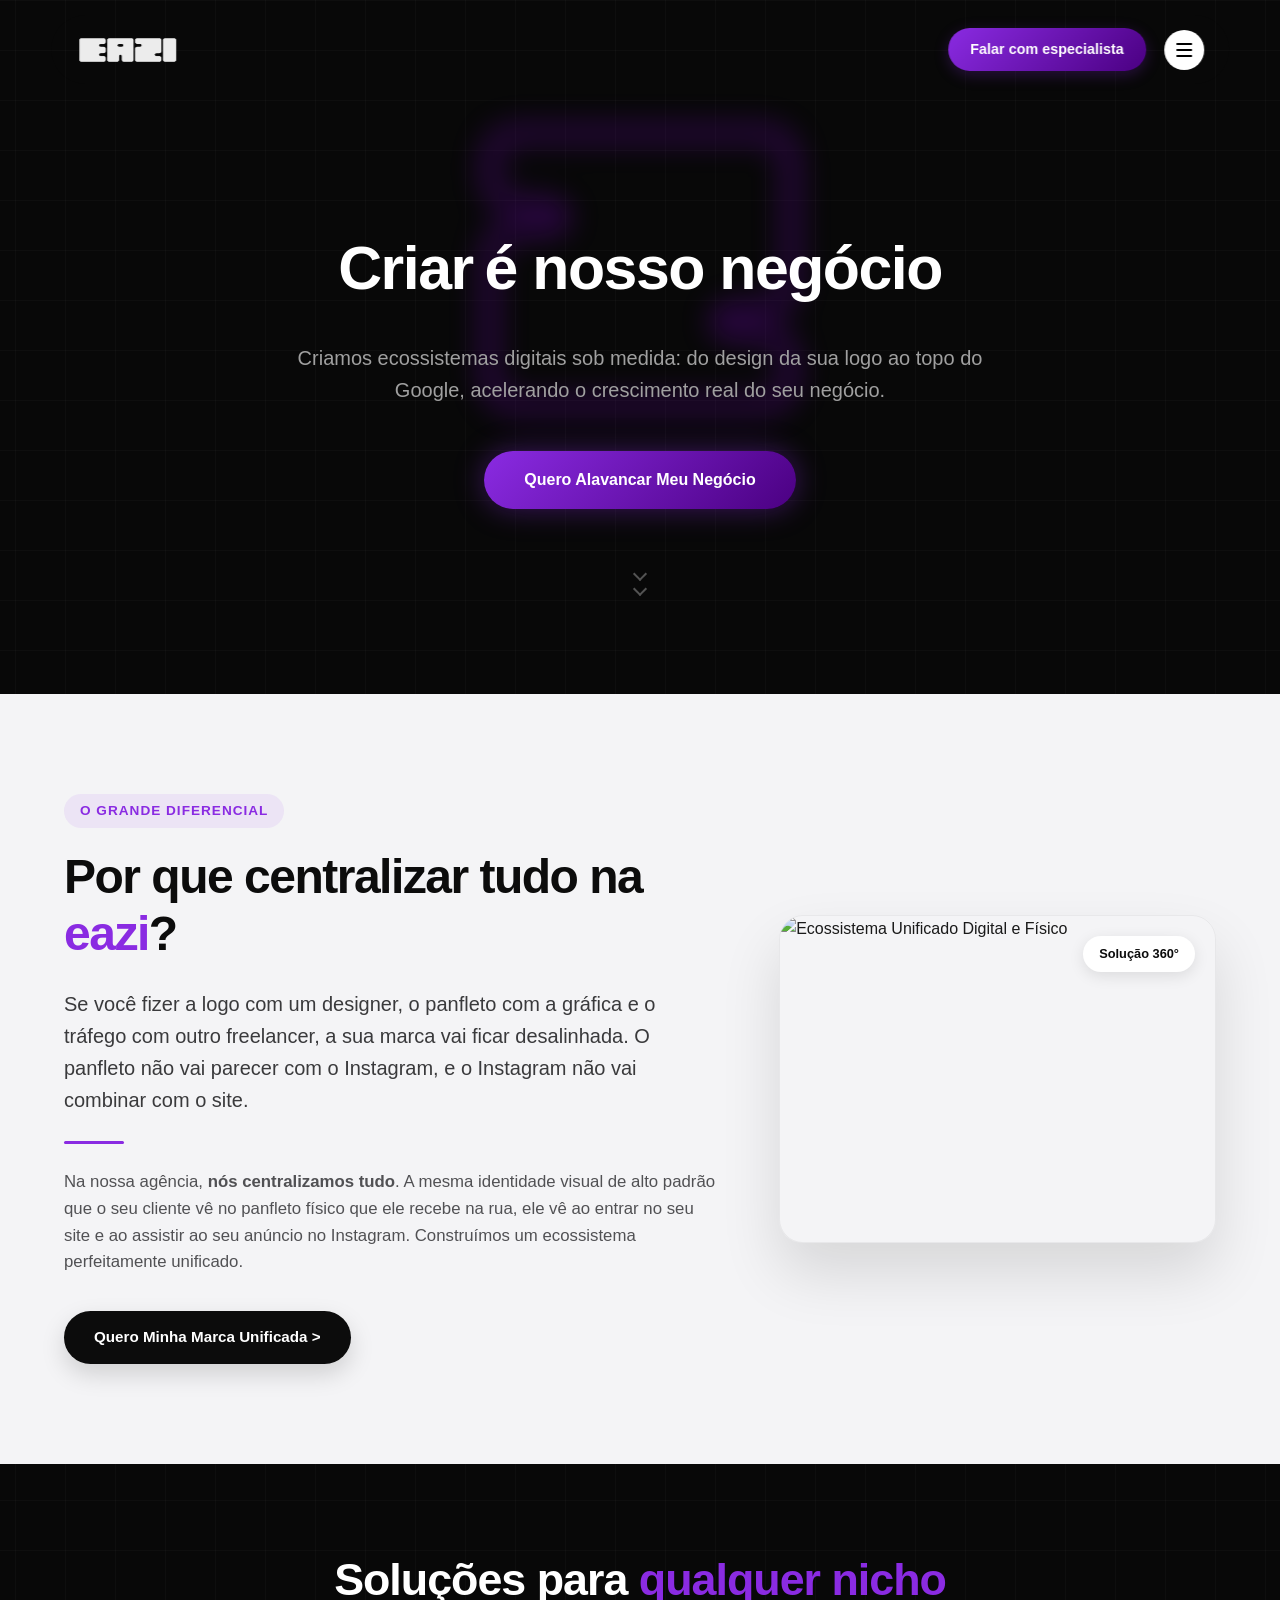
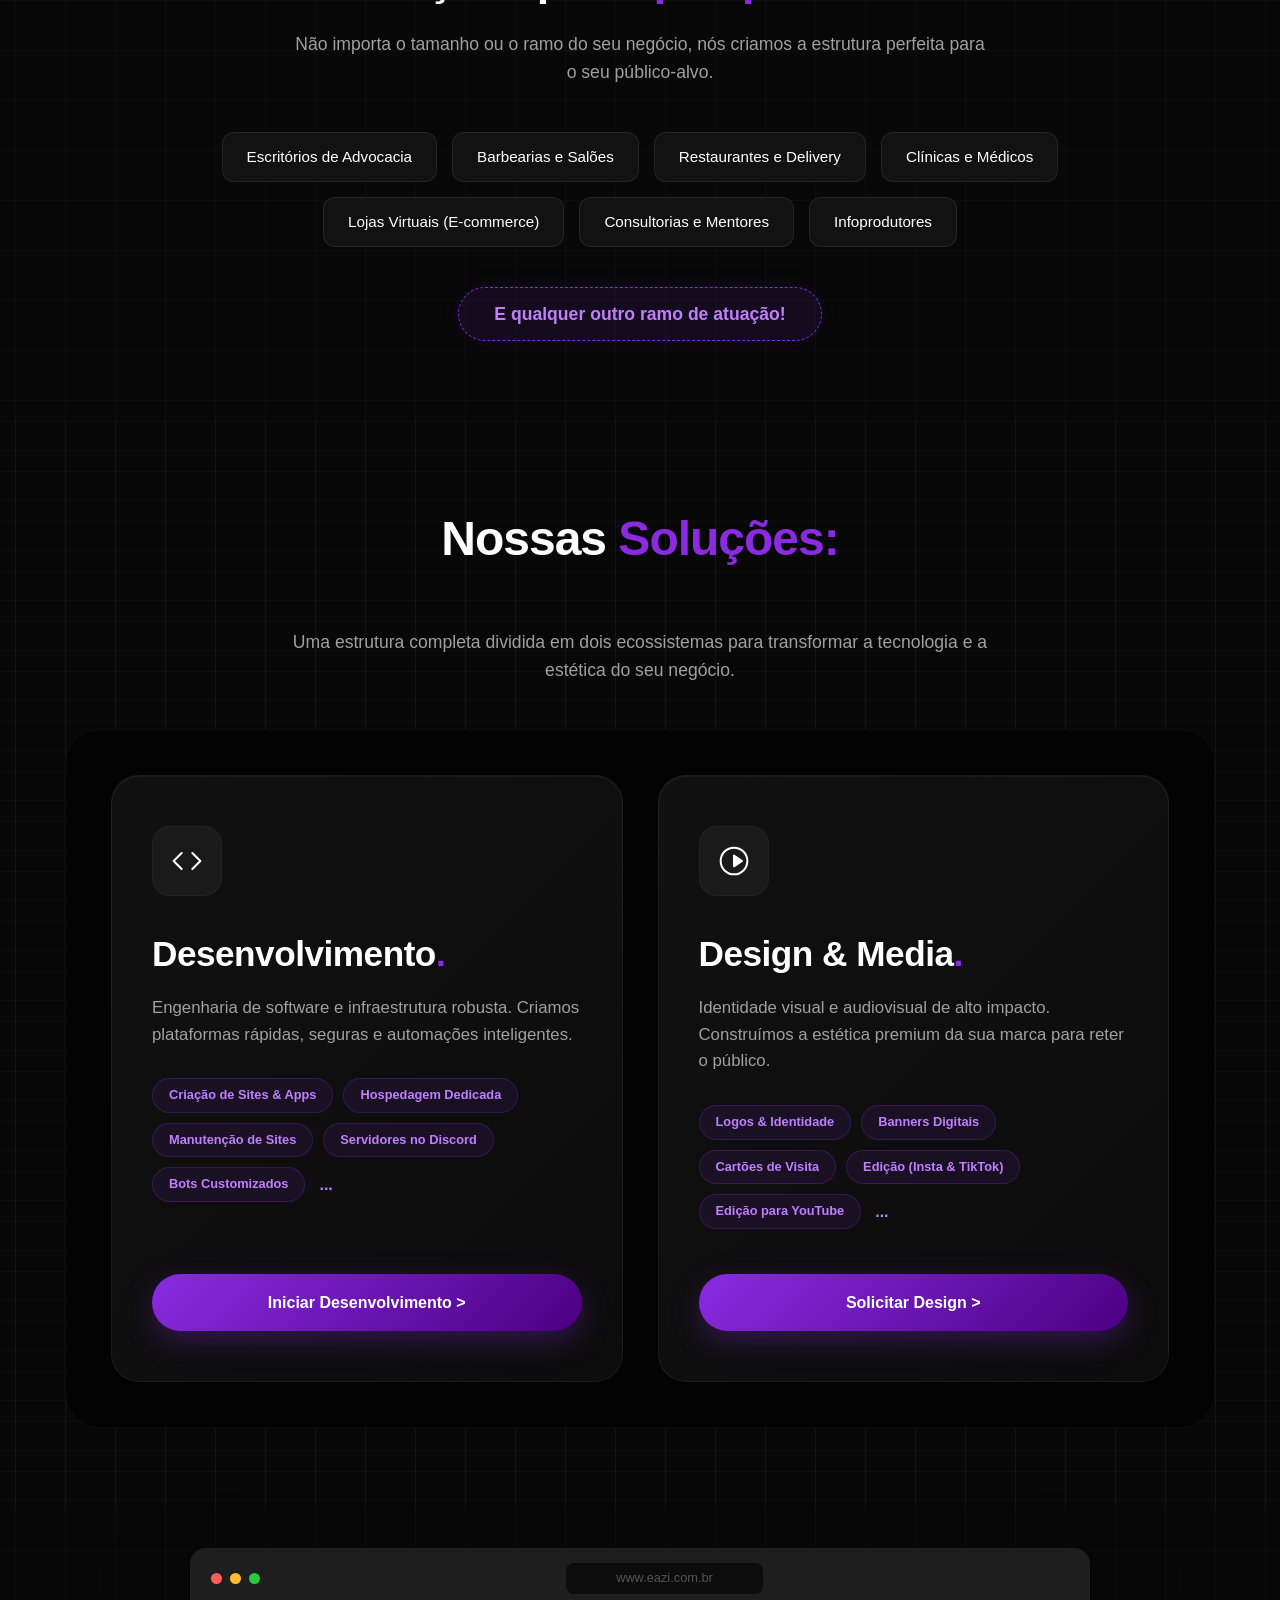
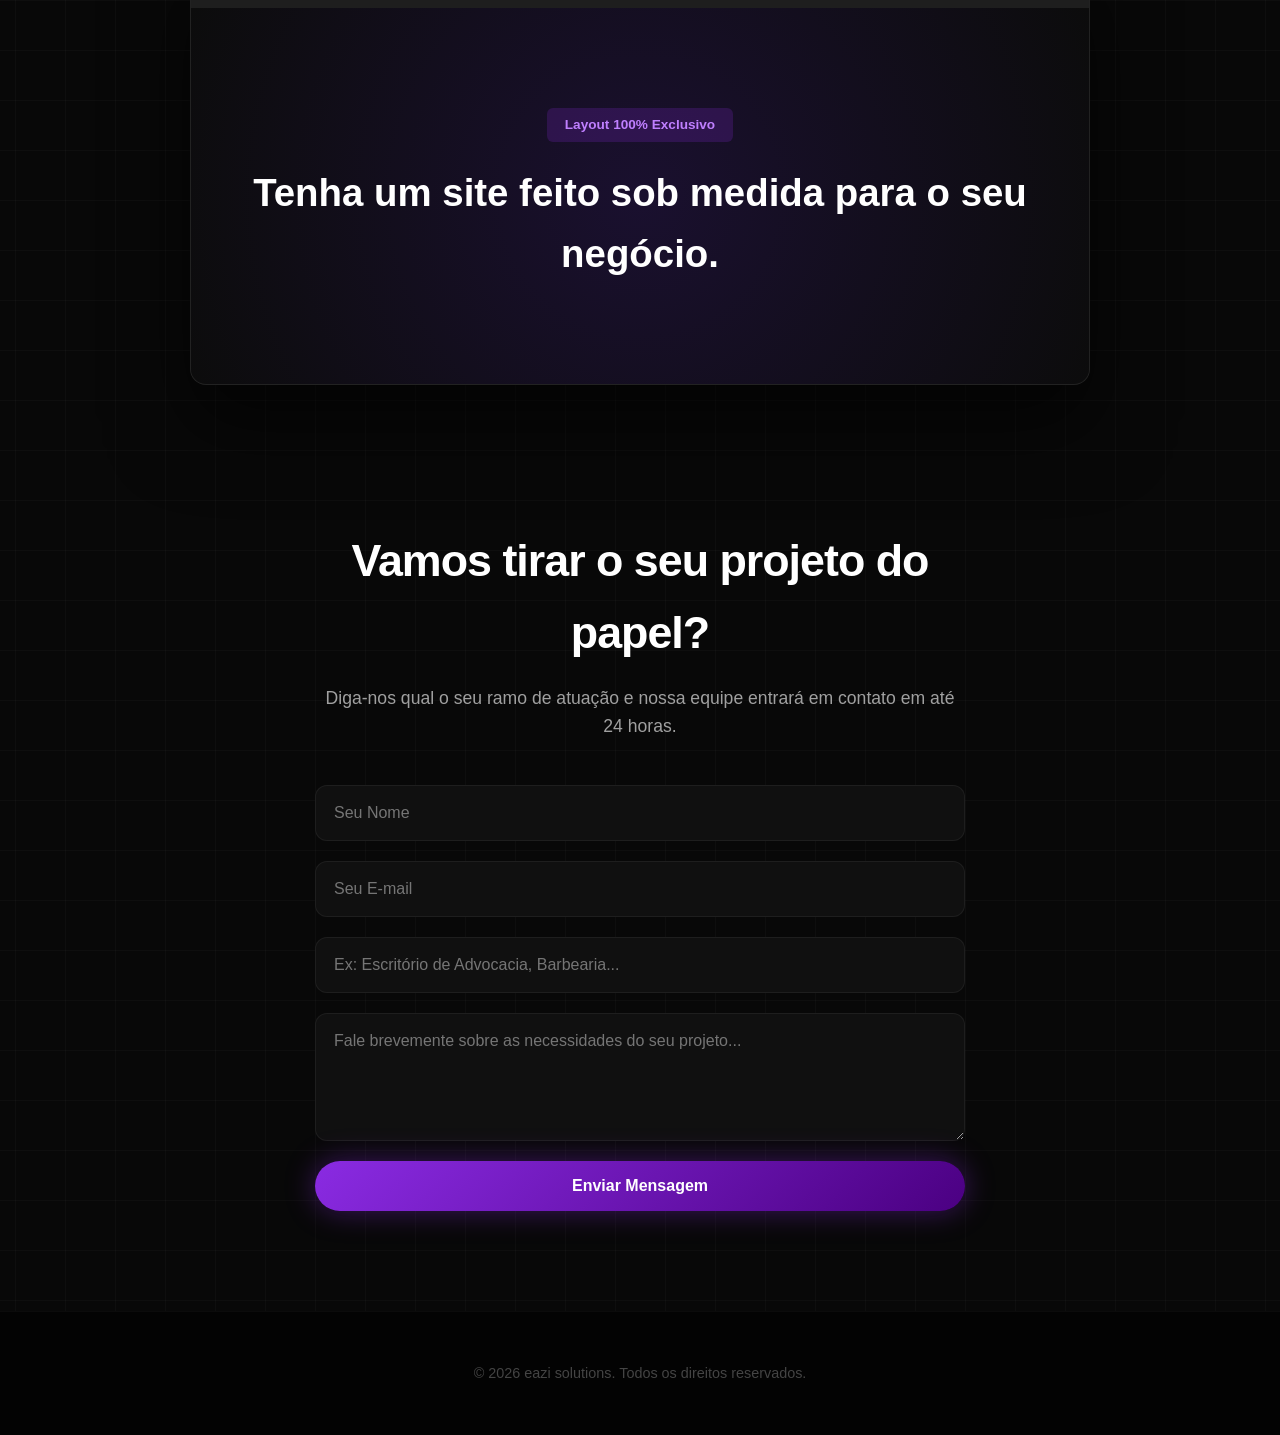
==== index.html @ 6027192c "Add files via upload" ====
<!DOCTYPE html>
<html lang="pt-BR">
<head>
    <meta charset="UTF-8">
    <meta name="viewport" content="width=device-width, initial-scale=1.0">
    <title>eazi | Soluções Digitais Premium</title>

    <link rel="icon" type="image/png" href="assets/images/eazi logo 2.png">

    <link rel="stylesheet" href="css/style.css">
</head>
<body class="grid-bg">

    <!-- O Header começa vazio e o JavaScript "puxa" o conteúdo do header.html dinamicamente -->
    <header class="navbar" id="navbar"></header>

    <section id="inicio" class="hero">
        <div class="container hero-content">
            <div class="u-glow-container">
                <img src="assets/images/eazi logo 4.png" alt="eazi glow" class="z-glow-shape">
                <h1 class="hero-title">
                    <span class="txt-fade" id="dynamic-text">Criar</span> é nosso negócio
                </h1>
            </div>
            <p>Criamos ecossistemas digitais sob medida: do design da sua logo ao topo do Google, acelerando o crescimento real do seu negócio.</p>
            <a href="#contato" class="btn-hero-glow">Quero Alavancar Meu Negócio</a>
            
            <div class="scroll-arrow">
                <span></span>
                <span></span>
            </div>
        </div>
    </section>

    <section id="por-que-nos-escolher" class="why-choose-us">
        <div class="container why-container">
            
            <div class="why-content">
                <span class="why-tag">O Grande Diferencial</span>
                <h2>Por que centralizar tudo na <span>eazi</span>?</h2>
                
                <p class="why-lead-text">
                    Se você fizer a logo com um designer, o panfleto com a gráfica e o tráfego com outro freelancer, a sua marca vai ficar desalinhada. O panfleto não vai parecer com o Instagram, e o Instagram não vai combinar com o site.
                </p>
                
                <div class="why-divider"></div>
                
                <p class="why-body-text">
                    Na nossa agência, <strong>nós centralizamos tudo</strong>. A mesma identidade visual de alto padrão que o seu cliente vê no panfleto físico que ele recebe na rua, ele vê ao entrar no seu site e ao assistir ao seu anúncio no Instagram. Construímos um ecossistema perfeitamente unificado.
                </p>
                
                <a href="#contato" class="btn-why-dark">Quero Minha Marca Unificada &gt;</a>
            </div>

            <div class="why-visual">
                <div class="visual-card-wrapper">
                    <img src="https://images.unsplash.com/photo-1460925895917-afdab827c52f?auto=format&fit=crop&w=600&q=80" alt="Ecossistema Unificado Digital e Físico">
                    <div class="visual-badge">Solução 360°</div>
                </div>
            </div>

        </div>
    </section>

    <section id="segmentos" class="segments text-center">
        <div class="container">
            <h2>Soluções para <span>qualquer nicho</span></h2>
            <p class="section-desc">Não importa o tamanho ou o ramo do seu negócio, nós criamos a estrutura perfeita para o seu público-alvo.</p>
            
            <div class="segments-tags">
                <span class="tag-branch">Escritórios de Advocacia</span>
                <span class="tag-branch">Barbearias e Salões</span>
                <span class="tag-branch">Restaurantes e Delivery</span>
                <span class="tag-branch">Clínicas e Médicos</span>
                <span class="tag-branch">Lojas Virtuais (E-commerce)</span>
                <span class="tag-branch">Consultorias e Mentores</span>
                <span class="tag-branch">Infoprodutores</span>
            </div>
            
            <div class="any-branch-badge">E qualquer outro ramo de atuação!</div>
        </div>
    </section>

    <!-- Seção de Serviços Premium eazi (Full-Service) -->
    <section id="servicos" class="services grid-bg">
        <div class="container">
            <h2 class="section-title-premium">Nossas <span>Soluções:</span></h2>
            <p class="section-desc text-center">Uma estrutura completa dividida em dois ecossistemas para transformar a tecnologia e a estética do seu negócio.</p>
            
            <!-- Grande Moldura Escura Arredondada -->
            <div class="services-wrapper-frame">
                
                <!-- Bloco 1: Engenharia & Desenvolvimento -->
                <div class="premium-card">
                    <div class="premium-icon-box">
                        <svg viewBox="0 0 24 24" fill="none" stroke="#ffffff" stroke-width="1.5" stroke-linecap="round" stroke-linejoin="round">
                            <polyline points="16 18 22 12 16 6"></polyline>
                            <polyline points="8 6 2 12 8 18"></polyline>
                        </svg>
                    </div>
                    <h3>Desenvolvimento<span class="dot-orange">.</span></h3>
                    <p>Engenharia de software e infraestrutura robusta. Criamos plataformas rápidas, seguras e automações inteligentes.</p>
                    
                    <div class="premium-tags">
                        <span class="p-tag">Criação de Sites & Apps</span>
                        <span class="p-tag">Hospedagem Dedicada</span>
                        <span class="p-tag">Manutenção de Sites</span>
                        <span class="p-tag">Servidores no Discord</span>
                        <span class="p-tag">Bots Customizados</span>
                        <span class="p-tag-dots">...</span>
                    </div>
                    
                    <a href="#contato" class="btn-premium-card-glow">Iniciar Desenvolvimento &gt;</a>
                </div>

                <!-- Bloco 2: Design & audiovisual -->
                <div class="premium-card">
                    <div class="premium-icon-box">
                        <svg viewBox="0 0 24 24" fill="none" stroke="#ffffff" stroke-width="1.5" stroke-linecap="round" stroke-linejoin="round">
                            <path d="M12 22C17.5228 22 22 17.5228 22 12C22 6.47715 17.5228 2 12 2C6.47715 2 2 6.47715 2 12C2 17.5228 6.47715 22 12 22Z"></path>
                            <path d="M12 8V16L18 12L12 8Z" fill="#ffffff"></path>
                        </svg>
                    </div>
                    <h3>Design & Media<span class="dot-orange">.</span></h3>
                    <p>Identidade visual e audiovisual de alto impacto. Construímos a estética premium da sua marca para reter o público.</p>
                    
                    <div class="premium-tags">
                        <span class="p-tag">Logos & Identidade</span>
                        <span class="p-tag">Banners Digitais</span>
                        <span class="p-tag">Cartões de Visita</span>
                        <span class="p-tag">Edição (Insta & TikTok)</span>
                        <span class="p-tag">Edição para YouTube</span>
                        <span class="p-tag-dots">...</span>
                    </div>
                    
                    <a href="#contato" class="btn-premium-card-glow">Solicitar Design &gt;</a>
                </div>

            </div>
        </div>
    </section>

    <section class="showcase">
        <div class="container">
            <div class="browser-mockup">
                <div class="browser-header">
                    <div class="dots">
                        <span class="dot red"></span>
                        <span class="dot yellow"></span>
                        <span class="dot green"></span>
                    </div>
                    <div class="url-bar">www.eazi.com.br</div>
                </div>
                <div class="browser-content">
                    <span class="badge-layout">Layout 100% Exclusivo</span>
                    <h2>Tenha um site feito sob medida para o seu negócio.</h2>
                </div>
            </div>
        </div>
    </section>

    <section id="contato" class="contact">
        <div class="container form-container">
            <h2>Vamos tirar o seu projeto do papel?</h2>
            <p>Diga-nos qual o seu ramo de atuação e nossa equipe entrará em contato em até 24 horas.</p>
            
            <form action="https://formspree.io/f/SEU_ID_DO_FORMSPREE" method="POST" class="contact-form">
                <input type="text" name="Nome" placeholder="Seu Nome" required>
                <input type="email" name="Email" placeholder="Seu E-mail" required>
                <input type="text" name="Ramo de Atuação" placeholder="Ex: Escritório de Advocacia, Barbearia..." required>
                <textarea name="Mensagem" placeholder="Fale brevemente sobre as necessidades do seu projeto..." rows="5" required></textarea>
                
                <button type="submit" class="btn-hero-glow">Enviar Mensagem</button>
            </form>
        </div>
    </section>

    <footer>
        <div class="container">
            <p>&copy; 2026 eazi solutions. Todos os direitos reservados.</p>
        </div>
    </footer>

    <!-- INTERATIVIDADE SCRIPT ENCAPSULADA -->
    <script>
        // 1. Função assíncrona para buscar e injetar o header.html
        async function loadHeader() {
            try {
                const response = await fetch('header.html');
                if (response.ok) {
                    const html = await response.text();
                    document.getElementById('navbar').innerHTML = html;
                    checkScroll(); // Verifica o scroll atual após carregar
                }
            } catch (error) {
                console.error("Erro ao importar o arquivo do cabeçalho:", error);
            }
        }

        // 2. Efeito visual da Navbar no Scroll (Adiciona fundo fosco)
        function checkScroll() {
            const navbar = document.getElementById('navbar');
            if (!navbar) return;
            if (window.scrollY > 30) {
                navbar.classList.add('scrolled');
            } else {
                navbar.classList.remove('scrolled');
            }
        }

        // 3. Controle do Menu de links (abre e fecha nos 3 risquinhos)
        function toggleMenu() {
            const navMenu = document.getElementById('nav-menu');
            const menuToggle = document.getElementById('menu-toggle');
            if (navMenu && menuToggle) {
                navMenu.classList.toggle('active');
                menuToggle.classList.toggle('open');
            }
        }

        window.addEventListener('scroll', checkScroll);
        document.addEventListener('DOMContentLoaded', loadHeader);

        // 4. Lógica de rotação de opacidade do texto da headline (Hero)
        document.addEventListener("DOMContentLoaded", function() {
            const words = ["Criar", "Inovar", "Marketing", "Full-service"];
            const textElement = document.getElementById("dynamic-text");
            let currentIndex = 0;
            const displayPeriod = 2500;

            function rotateText() {
                if(!textElement) return;
                textElement.classList.add("hide");
                setTimeout(() => {
                    currentIndex = (currentIndex + 1) % words.length;
                    textElement.textContent = words[currentIndex];
                    textElement.classList.remove("hide");
                }, 500); 
            }
            setInterval(rotateText, displayPeriod);
        });
    </script>

</body>
</html>
---- css/style.css ----
/* --- CONFIGURAÇÕES GLOBAIS E PERFORMANCE --- */
html {
    scroll-behavior: smooth;
    scroll-padding-top: 100px; 
    background-color: #080808;
}

* {
    margin: 0;
    padding: 0;
    box-sizing: border-box;
    font-family: 'Segoe UI', Roboto, Helvetica, Arial, sans-serif;
    text-rendering: optimizeLegibility;
    -webkit-font-smoothing: antialiased;
    -moz-osx-font-smoothing: grayscale;
}

:root {
    --primary-glow: #8a2be2; /* Roxo Neon Premium */
    --primary-gradient: linear-gradient(135deg, #8a2be2, #4b0082); /* Gradiente Roxo Estiloso */
    --bg-dark-deep: #080808;
    --bg-card: #121212;
    --text-pure-white: #ffffff;
    --text-muted: #a0a0a0;
    --grid-color: rgba(255, 255, 255, 0.025);
}

body {
    background-color: var(--bg-dark-deep);
    color: var(--text-pure-white);
    line-height: 1.6;
    overflow-x: hidden;
}

.container {
    width: 90%;
    max-width: 1200px;
    margin: 0 auto;
}

.text-center {
    text-align: center;
}

/* Tech Grid de Fundo */
.grid-bg {
    background-image: 
        linear-gradient(to right, var(--grid-color) 1px, transparent 1px),
        linear-gradient(to bottom, var(--grid-color) 1px, transparent 1px);
    background-size: 50px 50px;
    background-position: center top;
}

/* --- NAVBAR DINÂMICA (FADE INVISÍVEL / FLUTUANTE) --- */
.navbar {
    position: fixed;
    top: 15px; 
    width: 92%; 
    max-width: 1300px;
    left: 50%;
    transform: translateX(-50%);
    padding: 12px 24px;
    border-radius: 100px;
    z-index: 1000;
    
    /* Estado inicial invisível no topo */
    background-color: rgba(10, 10, 10, 0);
    border: 1px solid rgba(255, 255, 255, 0);
    box-shadow: 0 20px 40px rgba(0, 0, 0, 0);
    backdrop-filter: blur(0px);
    -webkit-backdrop-filter: blur(0px);
    transition: all 0.5s ease;
}

/* Ativação suave com scroll */
.navbar.scrolled {
    background-color: rgba(10, 10, 10, 0.75) !important;
    border: 1px solid rgba(255, 255, 255, 0.08);
    box-shadow: 0 20px 40px rgba(0, 0, 0, 0.6);
    backdrop-filter: blur(20px);
    -webkit-backdrop-filter: blur(20px);
}

/* Distribuição direta: Logo na esquerda, grupo de botões na direita */
.nav-container {
    width: 100%;
    display: flex;
    justify-content: space-between;
    align-items: center;
}

/* --- AJUSTE DO LOGO OFICIAL EM IMAGEM --- */
.logo-container {
    display: flex;
    align-items: center;
    text-decoration: none;
}

.logo-img {
    height: 32px; /* Altura ideal dentro do cabeçalho */
    width: auto;  /* Mantém a proporção perfeita do logo */
    display: block;
    object-fit: contain;
    transition: transform 0.3s ease;
}

.logo-container:hover .logo-img {
    transform: scale(1.02); /* Leve feedback ao passar o mouse */
}

/* Encapsula os botões de ação e serve de âncora para posicionar o menu dropdown */
.nav-actions {
    display: flex;
    align-items: center;
    gap: 18px;
    position: relative;
}

.btn-budget {
    background: var(--primary-gradient);
    color: var(--text-pure-white);
    text-decoration: none;
    font-weight: 600;
    font-size: 0.9rem;
    padding: 10px 22px;
    border-radius: 50px;
    display: flex;
    align-items: center;
    gap: 8px;
    box-shadow: 0 4px 15px rgba(138, 43, 226, 0.25);
    transition: transform 0.2s, box-shadow 0.2s;
    white-space: nowrap;
}

.btn-budget:hover {
    transform: translateY(-2px);
    box-shadow: 0 6px 25px rgba(138, 43, 226, 0.5);
}

/* Botão Redondo com 3 Risquinhos */
.menu-toggle {
    width: 40px;
    height: 40px;
    background-color: var(--text-pure-white);
    border: none;
    border-radius: 50%;
    cursor: pointer;
    display: flex;
    flex-direction: column;
    justify-content: center;
    align-items: center;
    gap: 4px;
    z-index: 1001;
}

.menu-toggle .bar {
    width: 16px;
    height: 2px;
    background-color: #000000;
    border-radius: 1px;
    transition: transform 0.3s ease, opacity 0.3s ease, background-color 0.3s ease;
}

/* Transformação para o formato de 'X' ao abrir */
.menu-toggle.open {
    background-color: var(--primary-glow);
}

.menu-toggle.open .bar {
    background-color: var(--text-pure-white);
}

.menu-toggle.open .bar:nth-child(1) {
    transform: translateY(6px) rotate(45deg);
}

.menu-toggle.open .bar:nth-child(2) {
    opacity: 0;
}

.menu-toggle.open .bar:nth-child(3) {
    transform: translateY(-6px) rotate(-45deg);
}

/* --- DROPDOWN DO MENU LATERAL/SUPERIOR --- */
.nav-menu {
    position: absolute;
    top: 55px;
    right: 0;
    background-color: rgba(14, 14, 14, 0.96);
    border: 1px solid rgba(255, 255, 255, 0.08);
    backdrop-filter: blur(25px);
    -webkit-backdrop-filter: blur(25px);
    display: flex;
    flex-direction: column;
    width: 200px;
    padding: 22px;
    border-radius: 20px;
    gap: 16px;
    align-items: flex-start;
    box-shadow: 0 20px 50px rgba(0, 0, 0, 0.7);
    
    /* Estado inicial oculto */
    opacity: 0;
    transform: translateY(-15px);
    pointer-events: none;
    transition: opacity 0.4s ease, transform 0.4s ease;
}

.nav-menu.active {
    opacity: 1;
    transform: translateY(0);
    pointer-events: auto;
}

.menu-link {
    color: var(--text-muted);
    text-decoration: none;
    font-size: 1rem;
    font-weight: 500;
    width: 100%;
    transition: color 0.3s ease, transform 0.3s ease;
}

.menu-link:hover {
    color: var(--text-pure-white);
    transform: translateX(3px);
}

/* --- SEÇÃO HERO E NOVO "Z" GLOW ANIMADO --- */
.hero {
    padding: 220px 0 100px 0;
    text-align: center;
    position: relative;
}

.u-glow-container {
    position: relative;
    display: inline-block;
    margin-bottom: 25px;
    z-index: 2;
}

/* O contorno oficial do Z com desfoque e animação de entrada */
.z-glow-shape {
    position: absolute;
    top: 50%;
    left: 50%;
    transform: translate(-50%, -50%); 
    width: 320px;   
    height: 320px;  
    object-fit: contain;
    
    /* Parâmetros de simulação do Neon Premium */
    opacity: 0.55;
    filter: blur(16px);
    -webkit-filter: blur(16px);
    z-index: 1;
    pointer-events: none;
    
    /* Gatilho da animação ao carregar */
    animation: pulse-in-glow 1.4s cubic-bezier(0.16, 1, 0.3, 1) forwards;
}

/* Animação estruturada de entrada para o Z */
@keyframes pulse-in-glow {
    0% {
        opacity: 0;
        filter: blur(40px);
        transform: translate(-50%, -50%) scale(0.6) rotate(-15deg);
    }
    50% {
        opacity: 0.7;
        filter: blur(12px);
    }
    100% {
        opacity: 0.55;
        filter: blur(16px);
        transform: translate(-50%, -50%) scale(1) rotate(0deg);
    }
}

.hero-title {
    display: inline-flex;
    flex-wrap: wrap;
    justify-content: center;
    align-items: center;
    gap: 12px;
}

.hero-content h1 {
    font-size: 3.8rem;
    font-weight: 700;
    position: relative;
    z-index: 3; /* Fica perfeitamente legível acima do glow */
    letter-spacing: -1.5px;
}

.hero-content h1 span {
    color: var(--text-pure-white);
    display: block;
}

.txt-fade {
    opacity: 1;
    transition: opacity 0.5s ease-in-out;
    color: #a855f7; 
}

.txt-fade.hide {
    opacity: 0;
}

.hero-content p {
    font-size: 1.25rem;
    color: var(--text-muted);
    max-width: 750px;
    margin: 0 auto 45px auto;
    position: relative;
    z-index: 2;
}

.btn-hero-glow {
    background: var(--primary-gradient);
    color: var(--text-pure-white);
    font-size: 1rem;
    font-weight: 700;
    padding: 16px 40px;
    border-radius: 50px;
    text-decoration: none;
    display: inline-block;
    box-shadow: 0 0 30px rgba(138, 43, 226, 0.4);
    transition: all 0.3s;
    border: none;
    cursor: pointer;
}

.btn-hero-glow:hover {
    transform: scale(1.03);
    box-shadow: 0 0 40px rgba(138, 43, 226, 0.7);
}

.scroll-arrow {
    margin-top: 60px;
    display: flex;
    flex-direction: column;
    align-items: center;
    gap: 5px;
    opacity: 0.3;
}

.scroll-arrow span {
    display: block;
    width: 10px;
    height: 10px;
    border-bottom: 2px solid #fff;
    border-right: 2px solid #fff;
    transform: rotate(45deg);
}

/* --- SEÇÃO: POR QUE NOS ESCOLHER (CONTRASTE CINZA CLARO) --- */
.why-choose-us {
    background-color: #f4f4f6 !important; 
    background-image: none !important;    
    padding: 100px 0;
    color: #1a1a1a;                      
    position: relative;
    z-index: 10;
}

.why-container {
    display: grid;
    grid-template-columns: 1.2fr 0.8fr;  
    gap: 60px;
    align-items: center;
}

.why-content {
    text-align: left;
}

.why-tag {
    display: inline-block;
    background-color: rgba(138, 43, 226, 0.08);
    color: #8a2be2;
    padding: 6px 16px;
    border-radius: 50px;
    font-size: 0.85rem;
    font-weight: 700;
    text-transform: uppercase;
    letter-spacing: 1px;
    margin-bottom: 20px;
}

.why-content h2 {
    font-size: 3rem;
    font-weight: 800;
    line-height: 1.2;
    letter-spacing: -1.5px;
    color: #0c0c0c;
    margin-bottom: 25px;
}

.why-content h2 span {
    color: #8a2be2; 
}

.why-lead-text {
    font-size: 1.25rem;
    line-height: 1.6;
    color: #3a3a3c;
    font-weight: 500;
}

.why-divider {
    width: 60px;
    height: 3px;
    background-color: #8a2be2;
    margin: 25px 0;
    border-radius: 2px;
}

.why-body-text {
    font-size: 1.05rem;
    line-height: 1.6;
    color: #515154;
    margin-bottom: 35px;
}

.btn-why-dark {
    display: inline-block;
    background-color: #0c0c0c;
    color: #ffffff;
    font-size: 0.95rem;
    font-weight: 700;
    padding: 14px 30px;
    border-radius: 50px;
    text-decoration: none;
    box-shadow: 0 10px 25px rgba(0, 0, 0, 0.15);
    transition: all 0.3s ease;
}

.btn-why-dark:hover {
    background-color: #8a2be2;
    transform: translateY(-2px);
    box-shadow: 0 12px 30px rgba(138, 43, 226, 0.3);
}

.why-visual {
    position: relative;
}

.visual-card-wrapper {
    position: relative;
    border-radius: 24px;
    overflow: hidden;
    box-shadow: 0 30px 60px rgba(0, 0, 0, 0.12);
    aspect-ratio: 4 / 3;
    border: 1px solid rgba(0, 0, 0, 0.05);
}

.visual-card-wrapper img {
    width: 100%;
    height: 100%;
    object-fit: cover;
    transition: transform 0.5s ease;
}

.visual-card-wrapper:hover img {
    transform: scale(1.03);
}

.visual-badge {
    position: absolute;
    top: 20px;
    right: 20px;
    background-color: #ffffff;
    color: #0c0c0c;
    font-size: 0.8rem;
    font-weight: 700;
    padding: 8px 16px;
    border-radius: 50px;
    box-shadow: 0 4px 15px rgba(0,0,0,0.1);
}

/* --- SEÇÃO DE SEGMENTOS --- */
.segments {
    padding: 80px 0;
}

.segments h2 {
    font-size: 2.8rem;
    margin-bottom: 15px;
    letter-spacing: -1px;
}

.segments h2 span {
    color: var(--primary-glow);
}

.section-desc {
    max-width: 700px;
    margin: 0 auto 45px auto;
    color: var(--text-muted);
    font-size: 1.1rem;
}

.segments-tags {
    display: flex;
    flex-wrap: wrap;
    justify-content: center;
    gap: 15px;
    max-width: 950px;
    margin: 0 auto 40px auto;
}

.tag-branch {
    background-color: #121212;
    border: 1px solid rgba(255, 255, 255, 0.08);
    color: var(--text-pure-white);
    padding: 12px 24px;
    border-radius: 12px;
    font-size: 0.95rem;
    font-weight: 500;
    transition: all 0.3s;
}

.tag-branch:hover {
    border-color: var(--primary-glow);
    background-color: rgba(138, 43, 226, 0.05);
    transform: translateY(-2px);
}

.any-branch-badge {
    display: inline-block;
    background: rgba(138, 43, 226, 0.1);
    border: 1px dashed var(--primary-glow);
    color: #bf7fff;
    padding: 12px 35px;
    border-radius: 50px;
    font-weight: 700;
    font-size: 1.1rem;
    box-shadow: 0 0 20px rgba(138, 43, 226, 0.1);
}

/* --- SEÇÃO DE SERVIÇOS PREMIUM (ESTILO MOLDURA) --- */
.services {
    padding: 80px 0;
}

.section-title-premium {
    text-align: center;
    font-size: 3rem;
    font-weight: 700;
    margin-bottom: 50px;
    letter-spacing: -1px;
}

.section-title-premium span {
    color: var(--primary-glow);
}

.services-wrapper-frame {
    background-color: #030303;
    border: 1px solid rgba(255, 255, 255, 0.04);
    border-radius: 35px;
    padding: 45px;
    display: grid;
    grid-template-columns: 1fr 1fr;
    gap: 35px;
    max-width: 1150px;
    margin: 0 auto;
}

.premium-card {
    background: linear-gradient(135deg, #111111 0%, #0c0c0c 100%);
    border: 1px solid rgba(255, 255, 255, 0.06);
    border-radius: 28px;
    padding: 50px 40px;
    display: flex;
    flex-direction: column;
    align-items: flex-start;
    box-shadow: inset 0 1px 1px rgba(255, 255, 255, 0.05);
}

.premium-icon-box {
    width: 70px;
    height: 70px;
    background-color: #1a1a1a;
    border-radius: 18px;
    display: flex;
    justify-content: center;
    align-items: center;
    margin-bottom: 30px;
    border: 1px solid rgba(255, 255, 255, 0.04);
}

.premium-icon-box svg {
    width: 32px;
    height: 32px;
}

.premium-card h3 {
    font-size: 2.2rem;
    font-weight: 700;
    margin-bottom: 12px;
    letter-spacing: -0.5px;
}

.dot-orange {
    color: var(--primary-glow);
}

.premium-card p {
    color: var(--text-muted);
    font-size: 1.05rem;
    line-height: 1.6;
    margin-bottom: 30px;
}

.premium-tags {
    display: flex;
    flex-wrap: wrap;
    gap: 10px;
    align-items: center;
    margin-bottom: 45px;
}

.p-tag {
    background-color: rgba(138, 43, 226, 0.1);
    color: #bf7fff;
    font-size: 0.8rem;
    font-weight: 600;
    padding: 6px 16px;
    border-radius: 50px;
    border: 1px solid rgba(138, 43, 226, 0.25);
}

.p-tag-dots {
    color: #bf7fff;
    font-weight: bold;
    margin-left: 4px;
}

.btn-premium-card-glow {
    width: 100%;
    text-align: center;
    background: var(--primary-gradient);
    color: var(--text-pure-white);
    font-size: 1rem;
    font-weight: 700;
    padding: 16px 0;
    border-radius: 50px;
    text-decoration: none;
    margin-top: auto;
    box-shadow: 0 10px 30px rgba(138, 43, 226, 0.3);
    transition: all 0.3s ease;
}

.btn-premium-card-glow:hover {
    transform: translateY(-2px);
    box-shadow: 0 12px 40px rgba(138, 43, 226, 0.6);
}

/* --- MOCKUP DE NAVEGADOR --- */
.browser-mockup {
    background-color: #141414;
    border-radius: 16px;
    border: 1px solid rgba(255, 255, 255, 0.06);
    overflow: hidden;
    max-width: 900px;
    margin: 40px auto;
    box-shadow: 0 40px 80px rgba(0,0,0,0.6);
}

.browser-header {
    background-color: #1e1e1e;
    padding: 14px 20px;
    display: flex;
    align-items: center;
}

.dots { display: flex; gap: 8px; }
.dot { width: 11px; height: 11px; border-radius: 50%; }
.red { background-color: #ff5f56; }
.yellow { background-color: #ffbd2e; }
.green { background-color: #27c93f; }

.url-bar {
    background-color: #0c0c0c;
    color: #555;
    font-size: 0.8rem;
    padding: 5px 50px;
    border-radius: 8px;
    margin: 0 auto;
}

.browser-content {
    padding: 100px 40px;
    text-align: center;
    background: radial-gradient(circle at center, #1a102f 0%, #0c0c0c 100%);
}

.browser-content h2 {
    font-size: 2.4rem;
    font-weight: 700;
    margin-top: 20px;
}

.badge-layout {
    display: inline-block;
    background-color: rgba(138, 43, 226, 0.2);
    color: #bf7fff;
    padding: 6px 18px;
    border-radius: 6px;
    font-size: 0.85rem;
    font-weight: 600;
}

/* --- SEÇÃO DE CONTATO --- */
.contact {
    padding: 100px 0;
}

.form-container {
    max-width: 650px;
    text-align: center;
}

.contact h2 {
    font-size: 2.8rem;
    margin-bottom: 15px;
    letter-spacing: -1px;
}

.contact p {
    color: var(--text-muted);
    margin-bottom: 45px;
    font-size: 1.1rem;
}

.contact-form {
    display: flex;
    flex-direction: column;
    gap: 20px;
}

.contact-form input, .contact-form textarea {
    background-color: #101010;
    border: 1px solid rgba(255, 255, 255, 0.06);
    padding: 18px;
    border-radius: 12px;
    color: #fff;
    font-size: 1rem;
    transition: all 0.3s;
}

.contact-form input:focus, .contact-form textarea:focus {
    outline: none;
    border-color: var(--primary-glow);
    background-color: #141414;
    box-shadow: 0 0 15px rgba(138, 43, 226, 0.15);
}

/* --- RODAPÉ --- */
footer {
    background-color: #030303;
    padding: 50px 0;
    text-align: center;
    border-top: 1px solid rgba(255, 255, 255, 0.03);
    color: #444;
    font-size: 0.9rem;
}

/* --- CUSTOM PREMIUM SCROLLBAR --- */
::-webkit-scrollbar {
    width: 10px;
}
::-webkit-scrollbar-track {
    background: #000000;
}
::-webkit-scrollbar-thumb {
    background: linear-gradient(180deg, #1f1f1f 0%, var(--primary-glow) 100%);
    border-radius: 10px;
    border: 2px solid #000000;
}
::-webkit-scrollbar-thumb:hover {
    background: var(--primary-gradient);
}

/* --- SISTEMA EESTRUTURADO DE ABAS DE SERVIÇOS --- */
.tabs-container {
    display: grid;
    grid-template-columns: 0.8fr 1.2fr; 
    gap: 40px;
    align-items: start;
    margin-top: 40px;
}

.tabs-menu {
    display: flex;
    flex-direction: column;
    gap: 10px;
}

.tab-btn {
    background-color: #0c0c0c;
    border: 1px solid rgba(255, 255, 255, 0.05);
    color: var(--text-muted);
    padding: 18px 24px;
    text-align: left;
    font-size: 1rem;
    font-weight: 600;
    border-radius: 16px;
    cursor: pointer;
    transition: all 0.3s ease;
    width: 100%;
}

.tab-btn:hover {
    color: var(--text-pure-white);
    border-color: rgba(138, 43, 226, 0.4);
    background-color: #111111;
}

.tab-btn.active {
    background: var(--primary-gradient);
    color: var(--text-pure-white);
    border-color: var(--primary-glow);
    box-shadow: 0 10px 25px rgba(138, 43, 226, 0.2);
}

.tabs-content-display {
    background-color: #040404;
    border: 1px solid rgba(255, 255, 255, 0.04);
    border-radius: 30px;
    padding: 50px;
    min-height: 500px;
    box-shadow: inset 0 1px 1px rgba(255, 255, 255, 0.02);
}

.tab-panel {
    display: none;
    animation: fadeInTab 0.5s ease forwards;
}

.tab-panel.active {
    display: flex;
    flex-direction: column;
    height: 100%;
}

@keyframes fadeInTab {
    from { opacity: 0; transform: translateY(8px); }
    to { opacity: 1; transform: translateY(0); }
}

.tab-panel h3 {
    font-size: 2.2rem;
    font-weight: 700;
    margin-bottom: 20px;
    letter-spacing: -0.5px;
}

.tab-description {
    font-size: 1.1rem;
    color: var(--text-muted);
    line-height: 1.7;
    margin-bottom: 35px;
}

.tab-features {
    background-color: #0c0c0c;
    border: 1px solid rgba(255, 255, 255, 0.04);
    border-radius: 20px;
    padding: 30px;
    margin-bottom: 40px;
}

.tab-features h4 {
    font-size: 1.1rem;
    font-weight: 700;
    color: #bf7fff;
    margin-bottom: 15px;
}

.tab-features ul {
    list-style: none;
    display: flex;
    flex-direction: column;
    gap: 12px;
}

.tab-features ul li {
    font-size: 1rem;
    color: #e0e0e0;
    display: flex;
    align-items: center;
    gap: 10px;
}

.tab-features ul li::before {
    content: "•";
    color: var(--primary-glow);
    font-size: 1.5rem;
    line-height: 1;
}

/* ==========================================================================
   --- SISTEMA DE RESPONSIVIDADE ULTRA-OTIMIZADO PARA MOBILE ---
   ========================================================================== */

/* --- TELA SMARTPHONES GRANDES E TABLETS (Abaixo de 950px) --- */
@media (max-width: 950px) {
    .hero {
        padding: 160px 0 80px 0; /* Diminui o recuo superior para não empurrar o conteúdo muito para baixo */
    }

    .hero-content h1 {
        font-size: 2.5rem; /* Título hero menor para não quebrar palavras longas */
        letter-spacing: -1px;
    }

    .z-glow-shape {
        width: 240px;  /* Reduz o tamanho do "Z" brilhante de fundo para casar com o título */
        height: 240px;
    }

    .why-container {
        grid-template-columns: 1fr; /* Força empilhamento vertical */
        gap: 35px;
    }

    .why-content {
        text-align: center; /* Centraliza textos para melhor leitura no mobile */
    }

    .why-divider {
        margin: 20px auto; /* Centraliza a linha roxa descritiva */
    }

    .why-content h2 {
        font-size: 2.2rem;
        letter-spacing: -1px;
    }

    .services-wrapper-frame {
        grid-template-columns: 1fr; /* Empilha os cards premium */
        padding: 24px;
        border-radius: 24px;
    }

    .premium-card {
        padding: 35px 25px; /* Reduz preenchimentos internos desnecessários */
        border-radius: 20px;
    }

    .segments h2, .section-title-premium, .contact h2 {
        font-size: 2rem;
    }
}

/* --- TELA SMARTPHONES PADRÃO (Abaixo de 850px - Ajuste das Abas) --- */
@media (max-width: 850px) {
    .tabs-container {
        grid-template-columns: 1fr;
        gap: 20px;
    }
    
    .tabs-menu {
        flex-direction: row;
        overflow-x: auto; /* Ativa scroll lateral para os botões das abas */
        padding: 5px 0 15px 0;
        white-space: nowrap;
        -webkit-overflow-scrolling: touch; /* Scroll nativo macio no iOS/Android */
        gap: 8px;
        
        /* Oculta a barra de rolagem horizontal padrão para um visual mais limpo */
        scrollbar-width: none; 
    }
    
    .tabs-menu::-webkit-scrollbar {
        display: none; 
    }
    
    .tab-btn {
        width: auto;
        padding: 12px 18px;
        font-size: 0.85rem;
        border-radius: 12px;
        display: inline-block;
    }
    
    .tabs-content-display {
        padding: 30px 20px;
        min-height: auto;
        border-radius: 20px;
    }
    
    .tab-panel h3 {
        font-size: 1.5rem;
    }

    .tab-features {
        padding: 20px;
    }
}

/* --- TELA MOBILE PEQUENA / COMPACTA (Abaixo de 480px) --- */
@media (max-width: 480px) {
    .container {
        width: 88%; /* Dá uma margem ligeiramente maior nas laterais para respirar */
    }

    .navbar {
        top: 10px;
        width: 94%;
        padding: 10px 16px;
    }

    .logo-img {
        height: 24px; /* Reduz o logo sutilmente para não esmagar os botões */
    }

    .btn-budget {
        padding: 8px 14px;
        font-size: 0.75rem;
        gap: 4px;
    }

    .menu-toggle {
        width: 36px;
        height: 36px;
    }

    .hero-content h1 {
        font-size: 2.1rem; /* Tamanho cirúrgico para caber em qualquer celular sem hifenização esquisita */
    }

    .hero-content p {
        font-size: 1rem;
        margin-bottom: 30px;
    }

    .btn-hero-glow {
        width: 100%; /* Botão principal vira "bloco inteiro" facilitando o clique com o polegar */
        padding: 14px 24px;
    }

    .why-content h2 {
        font-size: 1.8rem;
    }

    .visual-card-wrapper {
        aspect-ratio: 16 / 10; /* Achata levemente a proporção da imagem/mockup para não ocupar a tela toda verticalmente */
    }

    .premium-card h3 {
        font-size: 1.6rem;
    }

    .contact-form input, .contact-form textarea {
        padding: 15px; /* Inputs mais compactos e confortáveis */
        font-size: 0.95rem;
    }
}
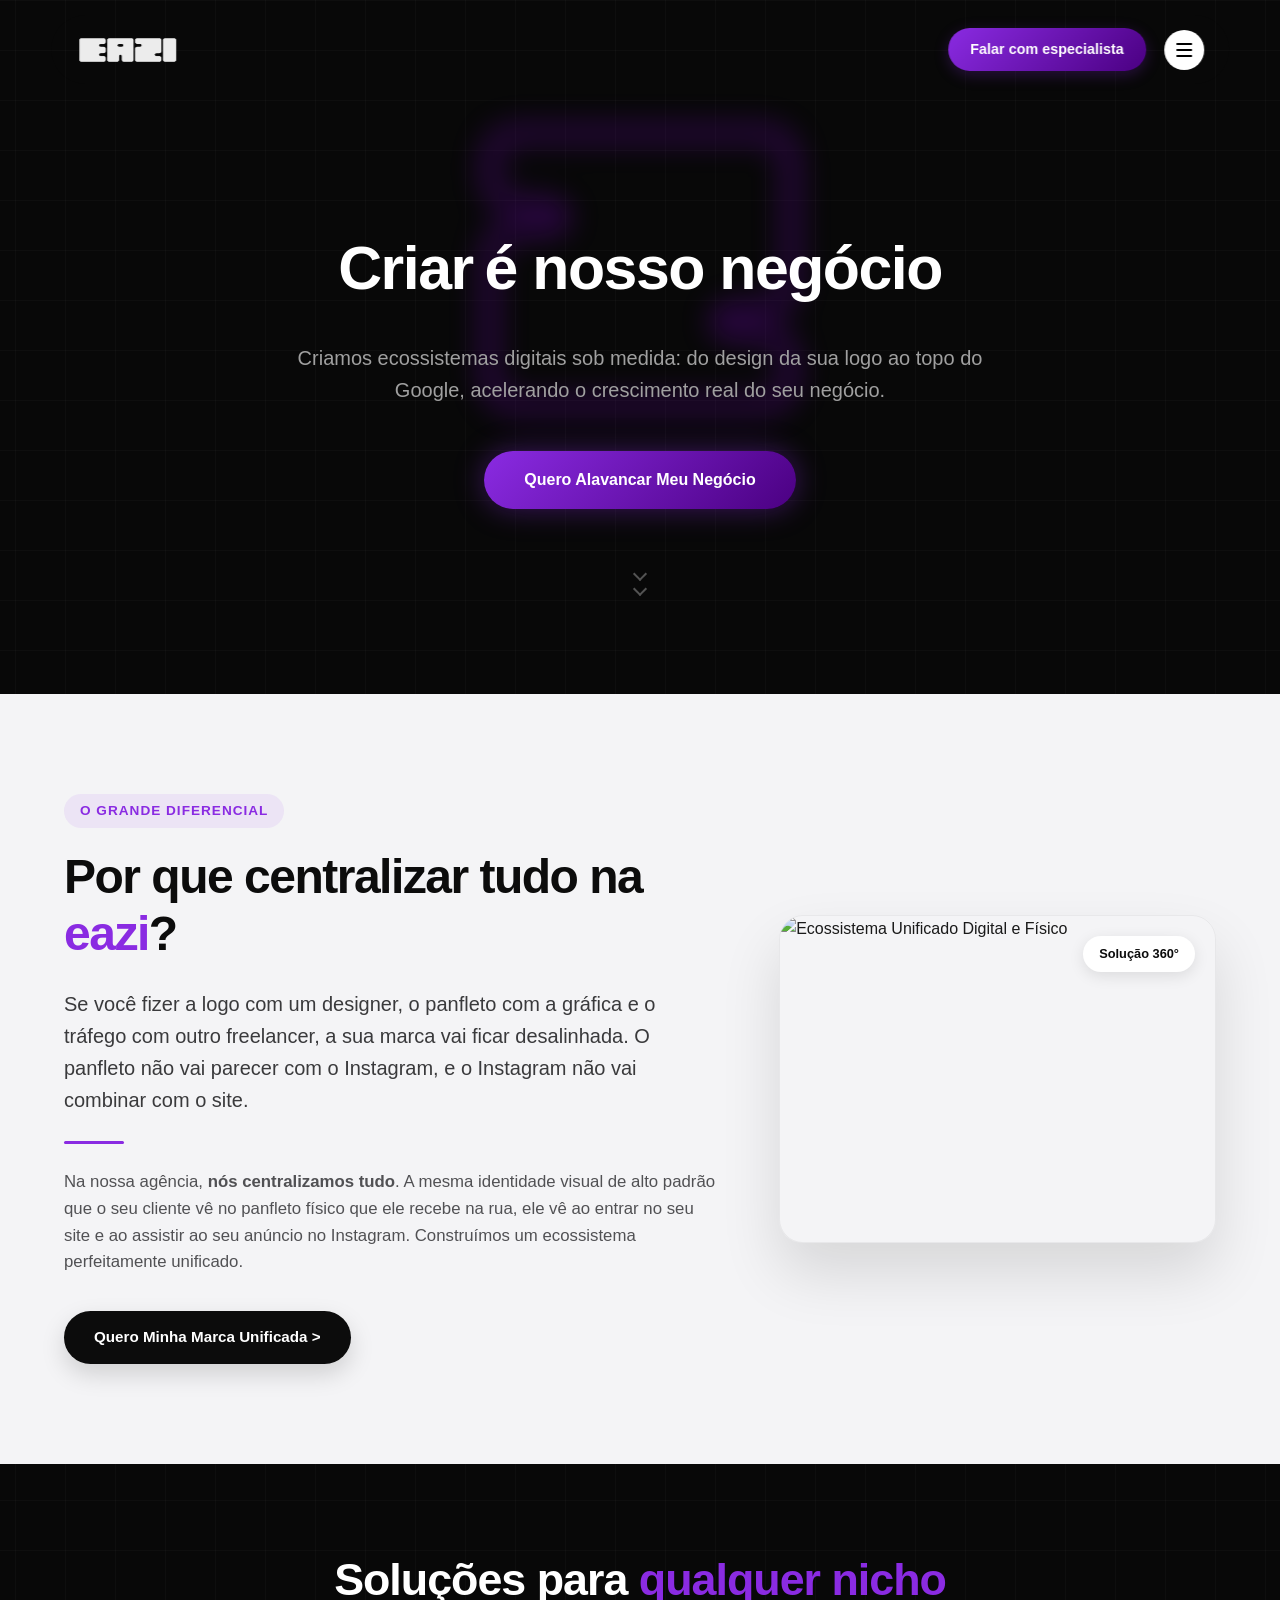
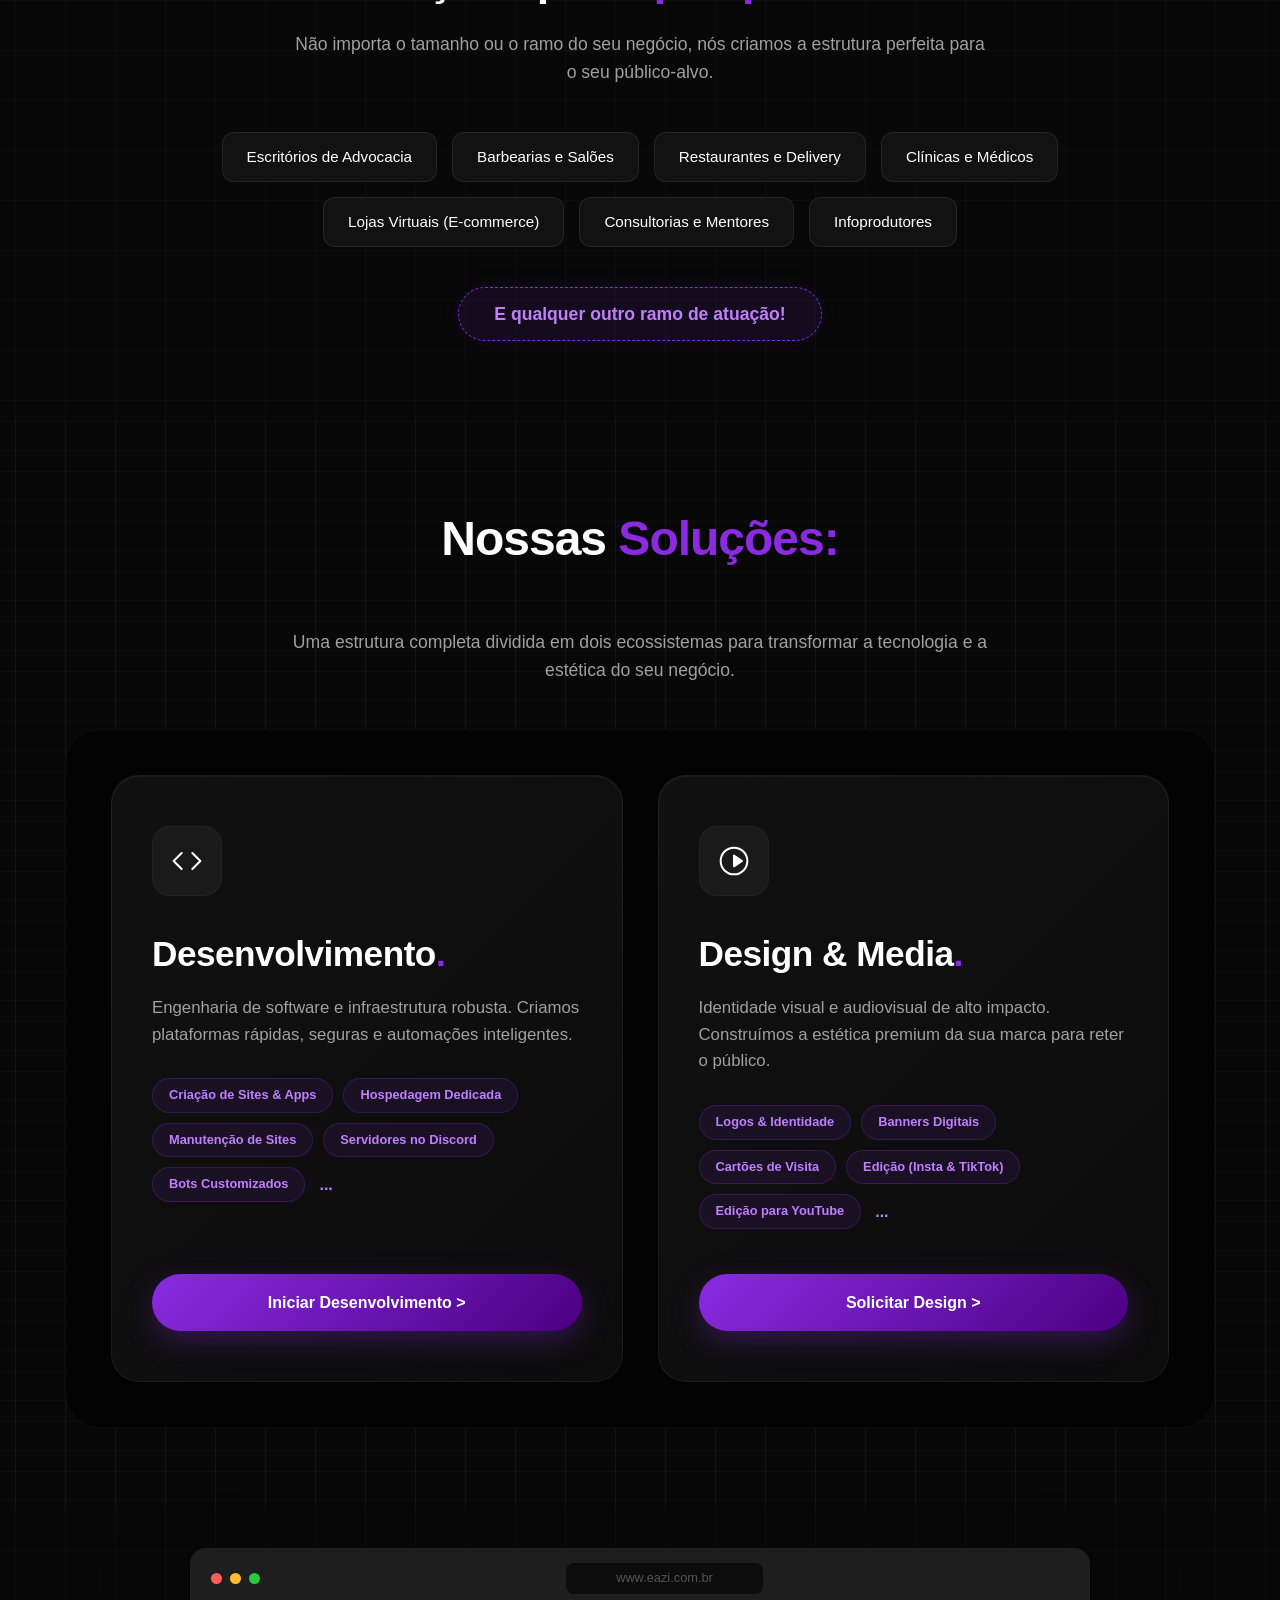
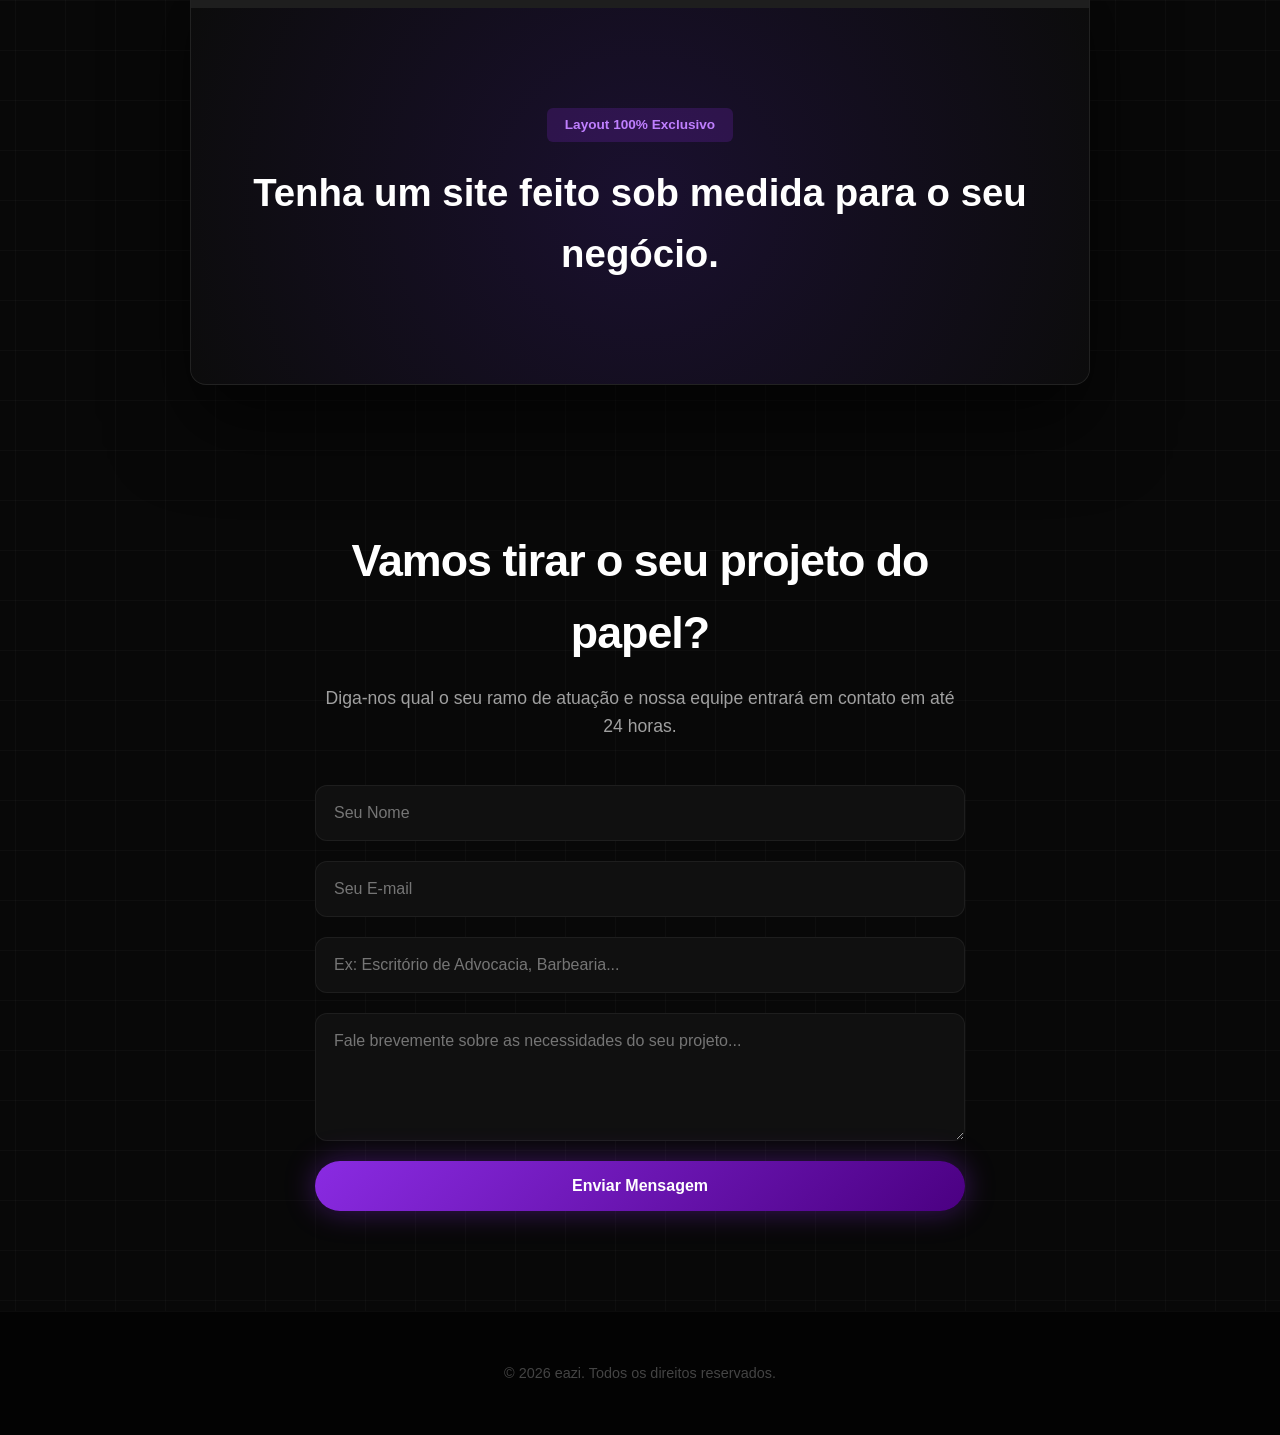
==== commit 8cd28f07: "Add files via upload" ====
--- a/index.html
+++ b/index.html
@@ -175,25 +175,21 @@
         </div>
     </section>
 
-    <footer>
-        <div class="container">
-            <p>&copy; 2026 eazi solutions. Todos os direitos reservados.</p>
-        </div>
-    </footer>
+    <footer id="rodape"></footer>
 
     <!-- INTERATIVIDADE SCRIPT ENCAPSULADA -->
     <script>
         // 1. Função assíncrona para buscar e injetar o header.html
         async function loadHeader() {
             try {
-                const response = await fetch('header.html');
+                const response = await fetch('pages/header.html'); // Busca o único cabeçalho dentro de pages
                 if (response.ok) {
                     const html = await response.text();
                     document.getElementById('navbar').innerHTML = html;
-                    checkScroll(); // Verifica o scroll atual após carregar
+                    checkScroll();
                 }
             } catch (error) {
-                console.error("Erro ao importar o arquivo do cabeçalho:", error);
+                console.error("Erro ao carregar o cabeçalho no index:", error);
             }
         }
 
@@ -239,6 +235,25 @@
             }
             setInterval(rotateText, displayPeriod);
         });
+
+                // Função para carregar o Rodapé no Index
+        async function loadRodape() {
+            try {
+                const response = await fetch('pages/rodape.html'); // Busca o arquivo dentro de pages
+                if (response.ok) {
+                    const html = await response.text();
+                    document.getElementById('rodape').innerHTML = html;
+                }
+            } catch (error) {
+                console.error("Erro ao carregar o rodapé no index:", error);
+            }
+        }
+
+        // Chame a função quando a página carregar
+        document.addEventListener('DOMContentLoaded', () => {
+            loadHeader();
+            loadRodape(); // Adicionado aqui
+        });
     </script>
 
 </body>
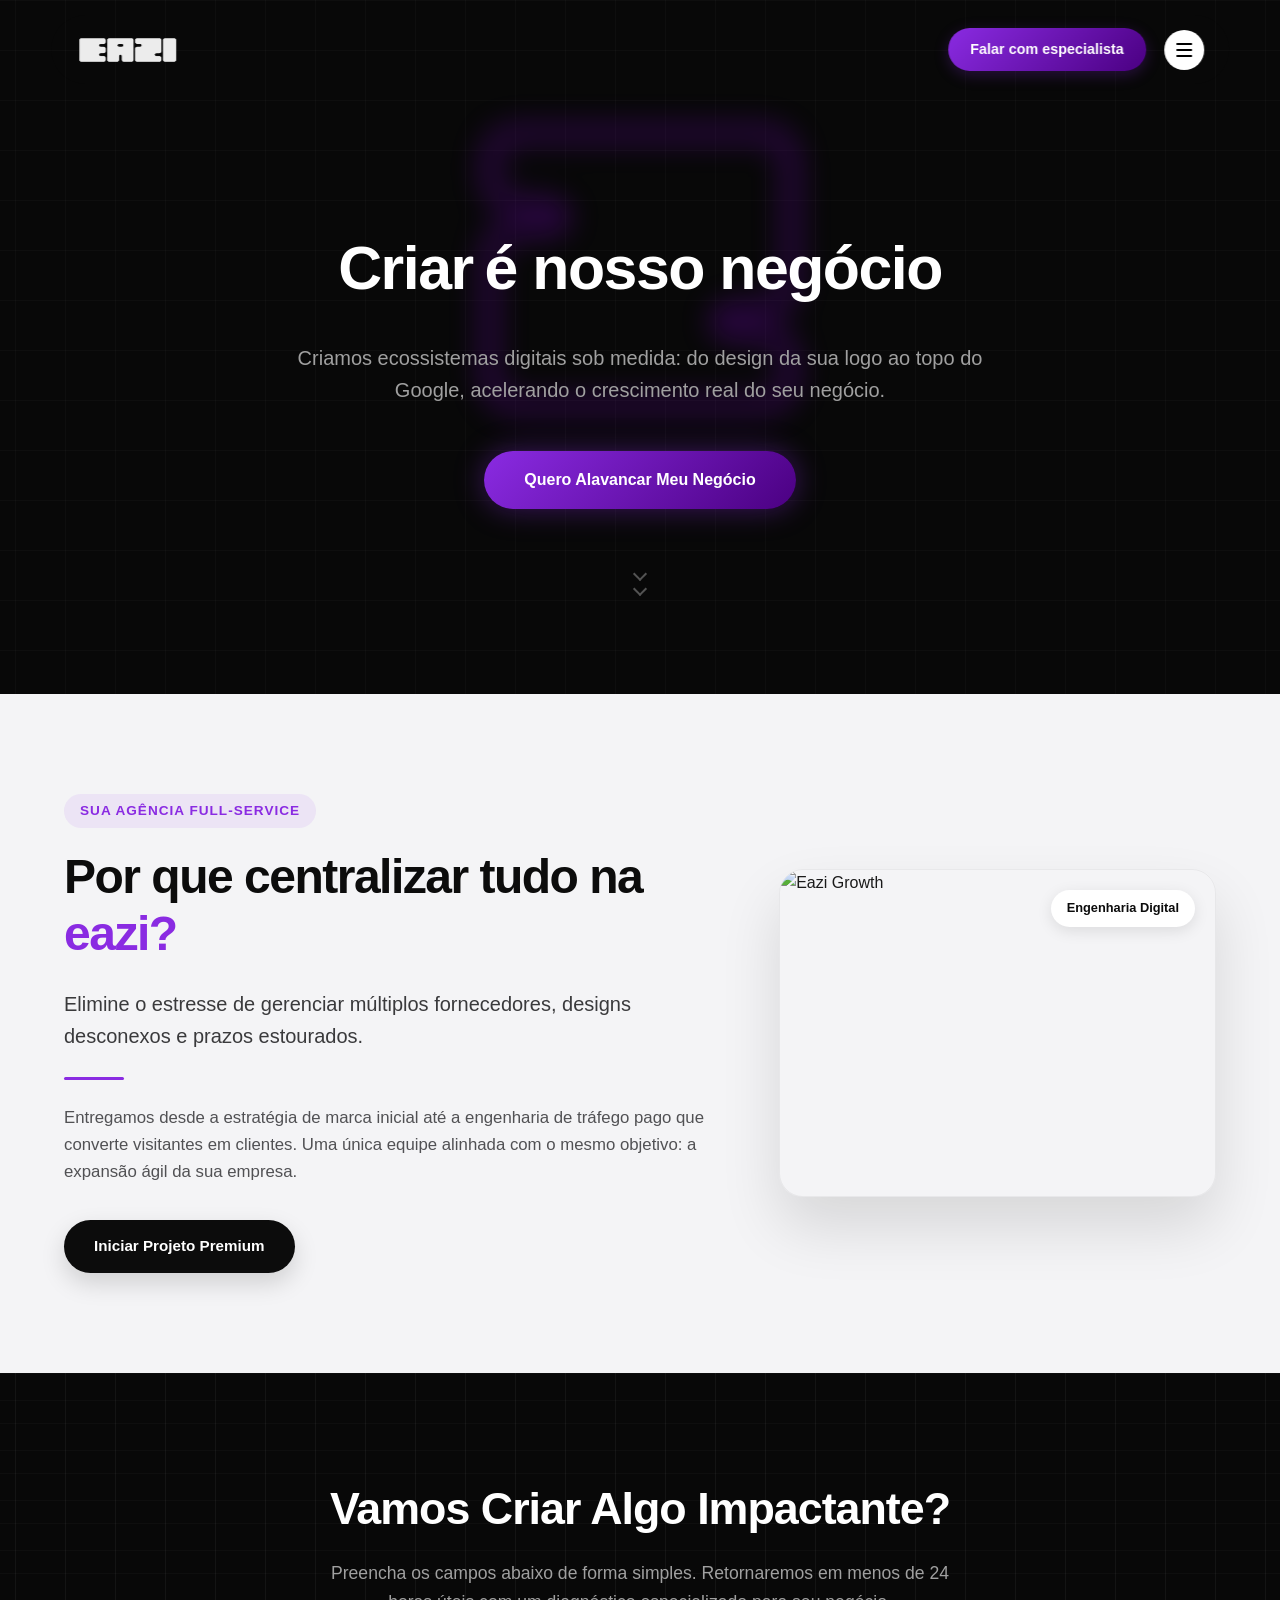
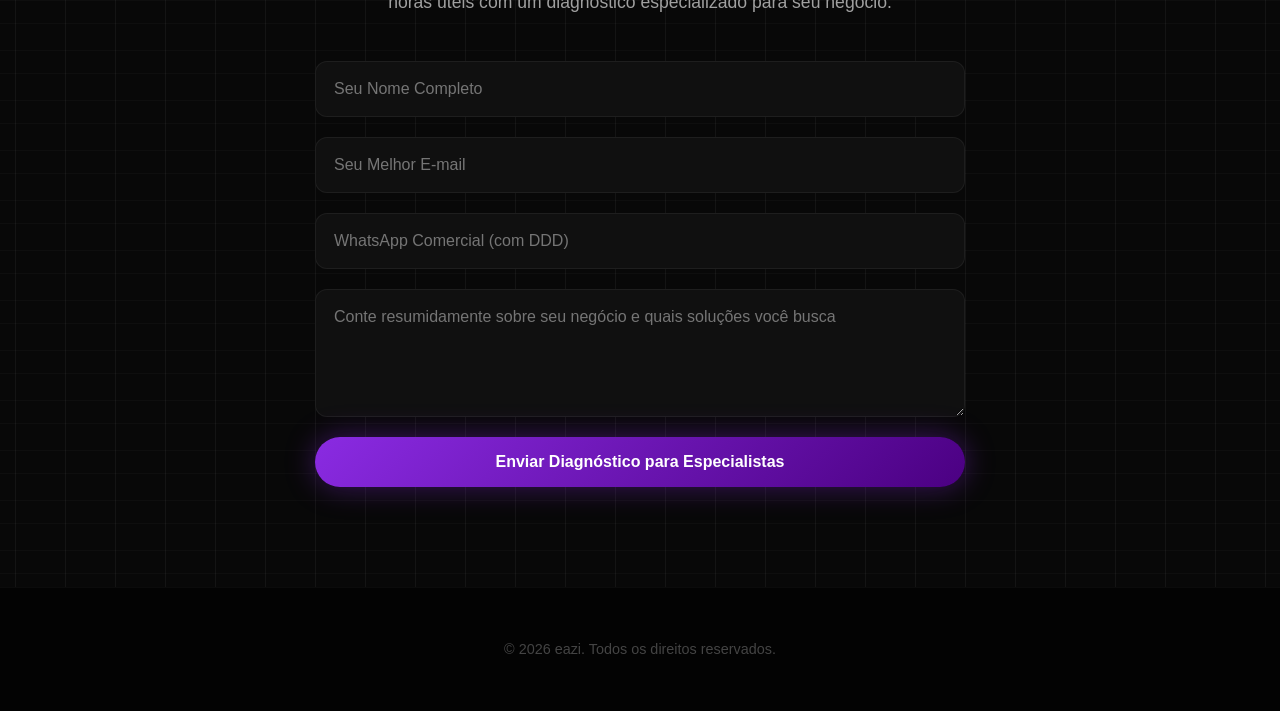
==== commit 6d76d6ff: "Add files via upload" ====
--- a/index.html
+++ b/index.html
@@ -11,7 +11,6 @@
 </head>
 <body class="grid-bg">
 
-    <!-- O Header começa vazio e o JavaScript "puxa" o conteúdo do header.html dinamicamente -->
     <header class="navbar" id="navbar"></header>
 
     <section id="inicio" class="hero">
@@ -34,155 +33,46 @@
 
     <section id="por-que-nos-escolher" class="why-choose-us">
         <div class="container why-container">
+            <div class="why-content">
+                <span class="why-tag">Sua Agência Full-Service</span>
+                <h2>Por que centralizar tudo na <span>eazi?</span></h2>
+                <p class="why-lead-text">Elimine o estresse de gerenciar múltiplos fornecedores, designs desconexos e prazos estourados.</p>
+                <div class="why-divider"></div>
+                <p class="why-body-text">Entregamos desde a estratégia de marca inicial até a engenharia de tráfego pago que converte visitantes em clientes. Uma única equipe alinhada com o mesmo objetivo: a expansão ágil da sua empresa.</p>
+                <a href="#contato" class="btn-why-dark">Iniciar Projeto Premium</a>
+            </div>
             
-            <div class="why-content">
-                <span class="why-tag">O Grande Diferencial</span>
-                <h2>Por que centralizar tudo na <span>eazi</span>?</h2>
-                
-                <p class="why-lead-text">
-                    Se você fizer a logo com um designer, o panfleto com a gráfica e o tráfego com outro freelancer, a sua marca vai ficar desalinhada. O panfleto não vai parecer com o Instagram, e o Instagram não vai combinar com o site.
-                </p>
-                
-                <div class="why-divider"></div>
-                
-                <p class="why-body-text">
-                    Na nossa agência, <strong>nós centralizamos tudo</strong>. A mesma identidade visual de alto padrão que o seu cliente vê no panfleto físico que ele recebe na rua, ele vê ao entrar no seu site e ao assistir ao seu anúncio no Instagram. Construímos um ecossistema perfeitamente unificado.
-                </p>
-                
-                <a href="#contato" class="btn-why-dark">Quero Minha Marca Unificada &gt;</a>
-            </div>
-
             <div class="why-visual">
                 <div class="visual-card-wrapper">
-                    <img src="https://images.unsplash.com/photo-1460925895917-afdab827c52f?auto=format&fit=crop&w=600&q=80" alt="Ecossistema Unificado Digital e Físico">
-                    <div class="visual-badge">Solução 360°</div>
-                </div>
-            </div>
-
-        </div>
-    </section>
-
-    <section id="segmentos" class="segments text-center">
-        <div class="container">
-            <h2>Soluções para <span>qualquer nicho</span></h2>
-            <p class="section-desc">Não importa o tamanho ou o ramo do seu negócio, nós criamos a estrutura perfeita para o seu público-alvo.</p>
-            
-            <div class="segments-tags">
-                <span class="tag-branch">Escritórios de Advocacia</span>
-                <span class="tag-branch">Barbearias e Salões</span>
-                <span class="tag-branch">Restaurantes e Delivery</span>
-                <span class="tag-branch">Clínicas e Médicos</span>
-                <span class="tag-branch">Lojas Virtuais (E-commerce)</span>
-                <span class="tag-branch">Consultorias e Mentores</span>
-                <span class="tag-branch">Infoprodutores</span>
-            </div>
-            
-            <div class="any-branch-badge">E qualquer outro ramo de atuação!</div>
-        </div>
-    </section>
-
-    <!-- Seção de Serviços Premium eazi (Full-Service) -->
-    <section id="servicos" class="services grid-bg">
-        <div class="container">
-            <h2 class="section-title-premium">Nossas <span>Soluções:</span></h2>
-            <p class="section-desc text-center">Uma estrutura completa dividida em dois ecossistemas para transformar a tecnologia e a estética do seu negócio.</p>
-            
-            <!-- Grande Moldura Escura Arredondada -->
-            <div class="services-wrapper-frame">
-                
-                <!-- Bloco 1: Engenharia & Desenvolvimento -->
-                <div class="premium-card">
-                    <div class="premium-icon-box">
-                        <svg viewBox="0 0 24 24" fill="none" stroke="#ffffff" stroke-width="1.5" stroke-linecap="round" stroke-linejoin="round">
-                            <polyline points="16 18 22 12 16 6"></polyline>
-                            <polyline points="8 6 2 12 8 18"></polyline>
-                        </svg>
-                    </div>
-                    <h3>Desenvolvimento<span class="dot-orange">.</span></h3>
-                    <p>Engenharia de software e infraestrutura robusta. Criamos plataformas rápidas, seguras e automações inteligentes.</p>
-                    
-                    <div class="premium-tags">
-                        <span class="p-tag">Criação de Sites & Apps</span>
-                        <span class="p-tag">Hospedagem Dedicada</span>
-                        <span class="p-tag">Manutenção de Sites</span>
-                        <span class="p-tag">Servidores no Discord</span>
-                        <span class="p-tag">Bots Customizados</span>
-                        <span class="p-tag-dots">...</span>
-                    </div>
-                    
-                    <a href="#contato" class="btn-premium-card-glow">Iniciar Desenvolvimento &gt;</a>
-                </div>
-
-                <!-- Bloco 2: Design & audiovisual -->
-                <div class="premium-card">
-                    <div class="premium-icon-box">
-                        <svg viewBox="0 0 24 24" fill="none" stroke="#ffffff" stroke-width="1.5" stroke-linecap="round" stroke-linejoin="round">
-                            <path d="M12 22C17.5228 22 22 17.5228 22 12C22 6.47715 17.5228 2 12 2C6.47715 2 2 6.47715 2 12C2 17.5228 6.47715 22 12 22Z"></path>
-                            <path d="M12 8V16L18 12L12 8Z" fill="#ffffff"></path>
-                        </svg>
-                    </div>
-                    <h3>Design & Media<span class="dot-orange">.</span></h3>
-                    <p>Identidade visual e audiovisual de alto impacto. Construímos a estética premium da sua marca para reter o público.</p>
-                    
-                    <div class="premium-tags">
-                        <span class="p-tag">Logos & Identidade</span>
-                        <span class="p-tag">Banners Digitais</span>
-                        <span class="p-tag">Cartões de Visita</span>
-                        <span class="p-tag">Edição (Insta & TikTok)</span>
-                        <span class="p-tag">Edição para YouTube</span>
-                        <span class="p-tag-dots">...</span>
-                    </div>
-                    
-                    <a href="#contato" class="btn-premium-card-glow">Solicitar Design &gt;</a>
-                </div>
-
-            </div>
-        </div>
-    </section>
-
-    <section class="showcase">
-        <div class="container">
-            <div class="browser-mockup">
-                <div class="browser-header">
-                    <div class="dots">
-                        <span class="dot red"></span>
-                        <span class="dot yellow"></span>
-                        <span class="dot green"></span>
-                    </div>
-                    <div class="url-bar">www.eazi.com.br</div>
-                </div>
-                <div class="browser-content">
-                    <span class="badge-layout">Layout 100% Exclusivo</span>
-                    <h2>Tenha um site feito sob medida para o seu negócio.</h2>
+                    <img src="https://images.unsplash.com/photo-1460925895917-afdab827c52f?auto=format&fit=crop&w=600&q=80" alt="Eazi Growth">
+                    <div class="visual-badge">Engenharia Digital</div>
                 </div>
             </div>
         </div>
     </section>
 
-    <section id="contato" class="contact">
+    <section id="contato" class="contact grid-bg">
         <div class="container form-container">
-            <h2>Vamos tirar o seu projeto do papel?</h2>
-            <p>Diga-nos qual o seu ramo de atuação e nossa equipe entrará em contato em até 24 horas.</p>
+            <h2>Vamos Criar Algo <span>Impactante?</span></h2>
+            <p>Preencha os campos abaixo de forma simples. Retornaremos em menos de 24 horas úteis com um diagnóstico especializado para seu negócio.</p>
             
-            <form action="https://formspree.io/f/SEU_ID_DO_FORMSPREE" method="POST" class="contact-form">
-                <input type="text" name="Nome" placeholder="Seu Nome" required>
-                <input type="email" name="Email" placeholder="Seu E-mail" required>
-                <input type="text" name="Ramo de Atuação" placeholder="Ex: Escritório de Advocacia, Barbearia..." required>
-                <textarea name="Mensagem" placeholder="Fale brevemente sobre as necessidades do seu projeto..." rows="5" required></textarea>
-                
-                <button type="submit" class="btn-hero-glow">Enviar Mensagem</button>
+            <form class="contact-form">
+                <input type="text" placeholder="Seu Nome Completo" required>
+                <input type="email" placeholder="Seu Melhor E-mail" required>
+                <input type="tel" placeholder="WhatsApp Comercial (com DDD)" required>
+                <textarea rows="5" placeholder="Conte resumidamente sobre seu negócio e quais soluções você busca" required></textarea>
+                <button type="submit" class="btn-hero-glow">Enviar Diagnóstico para Especialistas</button>
             </form>
         </div>
     </section>
 
     <footer id="rodape"></footer>
 
-    <!-- INTERATIVIDADE SCRIPT ENCAPSULADA -->
     <script>
-        // 1. Função assíncrona para buscar e injetar o header.html
+        // 1. Carrega o cabeçalho dinamicamente puxando da pasta /pages
         async function loadHeader() {
             try {
-                const response = await fetch('pages/header.html'); // Busca o único cabeçalho dentro de pages
+                const response = await fetch('pages/header.html');
                 if (response.ok) {
                     const html = await response.text();
                     document.getElementById('navbar').innerHTML = html;
@@ -193,7 +83,19 @@
             }
         }
 
-        // 2. Efeito visual da Navbar no Scroll (Adiciona fundo fosco)
+        // 2. Carrega o rodapé dinamicamente puxando da pasta /pages
+        async function loadRodape() {
+            try {
+                const response = await fetch('pages/rodape.html');
+                if (response.ok) {
+                    const html = await response.text();
+                    document.getElementById('rodape').innerHTML = html;
+                }
+            } catch (error) {
+                console.error("Erro ao carregar o rodapé no index:", error);
+            }
+        }
+
         function checkScroll() {
             const navbar = document.getElementById('navbar');
             if (!navbar) return;
@@ -204,7 +106,6 @@
             }
         }
 
-        // 3. Controle do Menu de links (abre e fecha nos 3 risquinhos)
         function toggleMenu() {
             const navMenu = document.getElementById('nav-menu');
             const menuToggle = document.getElementById('menu-toggle');
@@ -215,9 +116,14 @@
         }
 
         window.addEventListener('scroll', checkScroll);
-        document.addEventListener('DOMContentLoaded', loadHeader);
+        
+        // Inicializa as chamadas modulares ao carregar a página
+        document.addEventListener('DOMContentLoaded', () => {
+            loadHeader();
+            loadRodape();
+        });
 
-        // 4. Lógica de rotação de opacidade do texto da headline (Hero)
+        // 3. Lógica de rotação de opacidade do texto da headline (Hero)
         document.addEventListener("DOMContentLoaded", function() {
             const words = ["Criar", "Inovar", "Marketing", "Full-service"];
             const textElement = document.getElementById("dynamic-text");
@@ -235,26 +141,6 @@
             }
             setInterval(rotateText, displayPeriod);
         });
-
-                // Função para carregar o Rodapé no Index
-        async function loadRodape() {
-            try {
-                const response = await fetch('pages/rodape.html'); // Busca o arquivo dentro de pages
-                if (response.ok) {
-                    const html = await response.text();
-                    document.getElementById('rodape').innerHTML = html;
-                }
-            } catch (error) {
-                console.error("Erro ao carregar o rodapé no index:", error);
-            }
-        }
-
-        // Chame a função quando a página carregar
-        document.addEventListener('DOMContentLoaded', () => {
-            loadHeader();
-            loadRodape(); // Adicionado aqui
-        });
     </script>
-
 </body>
 </html>
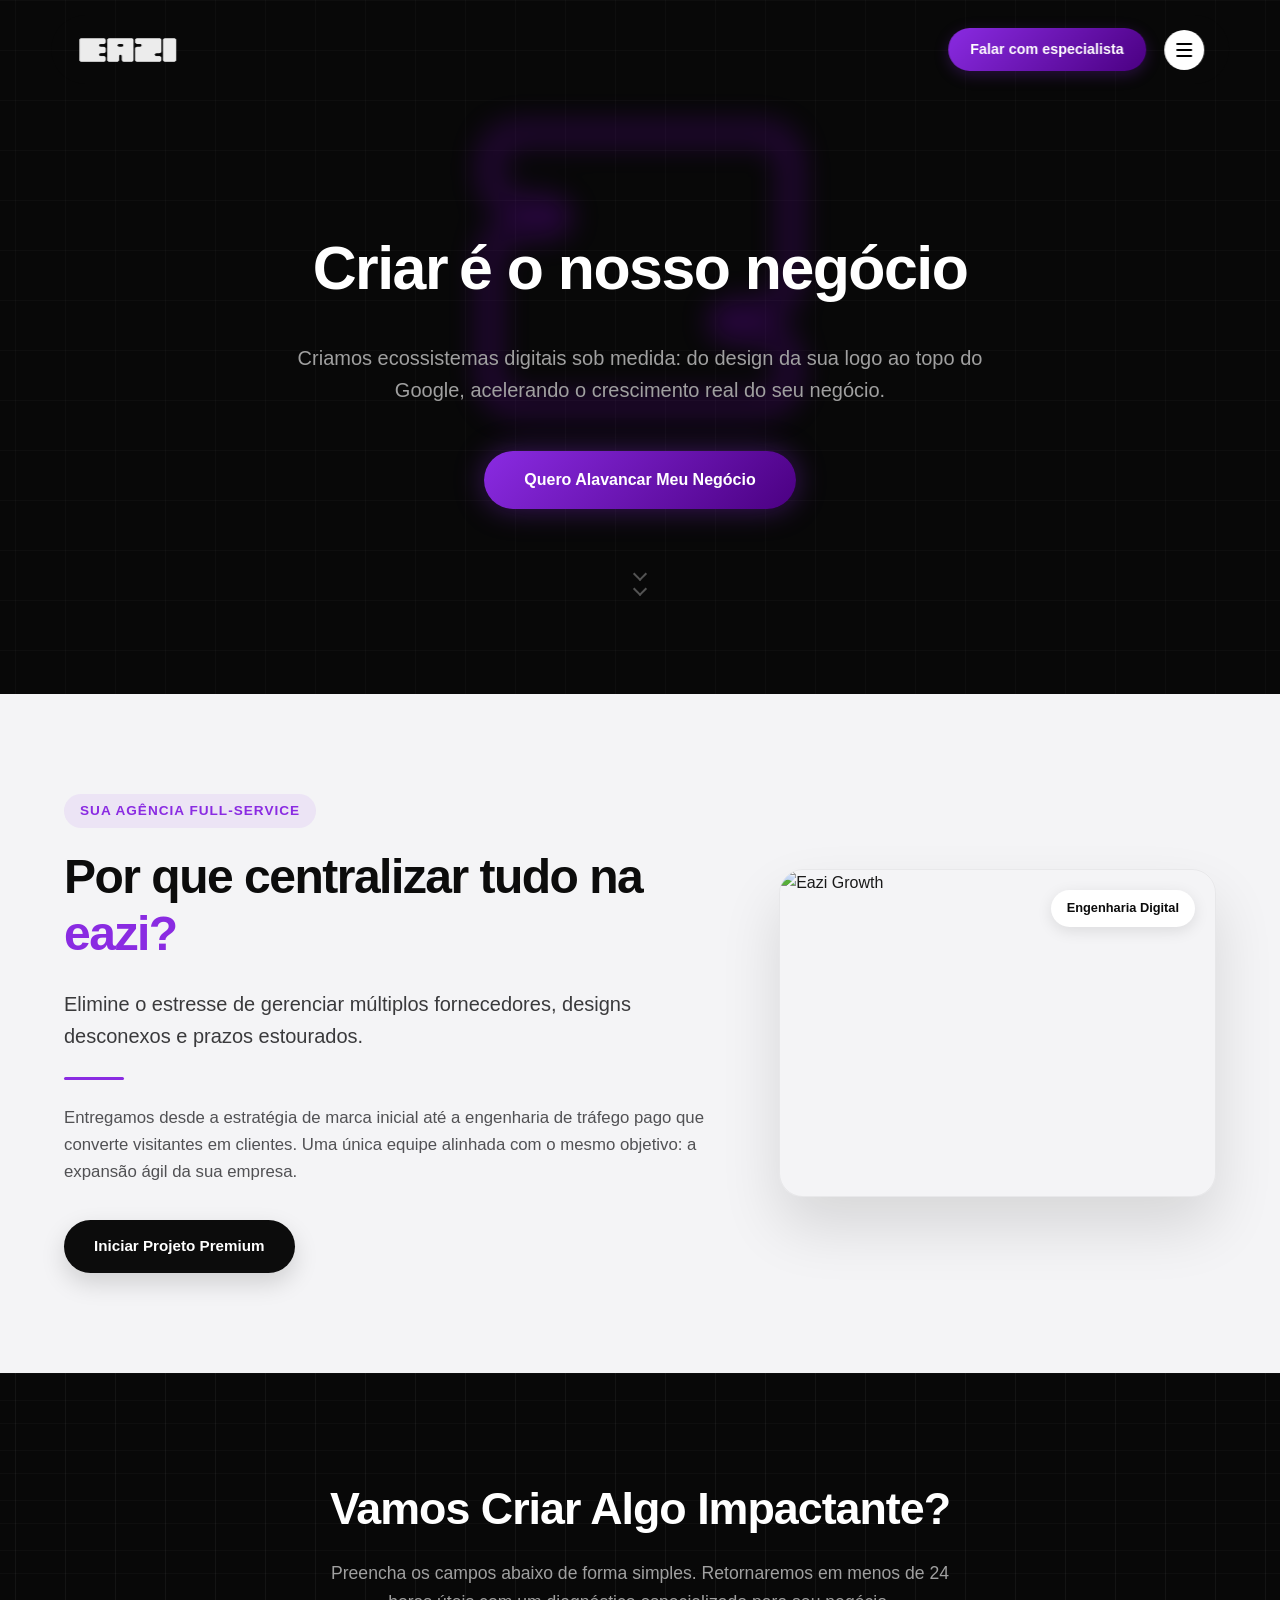
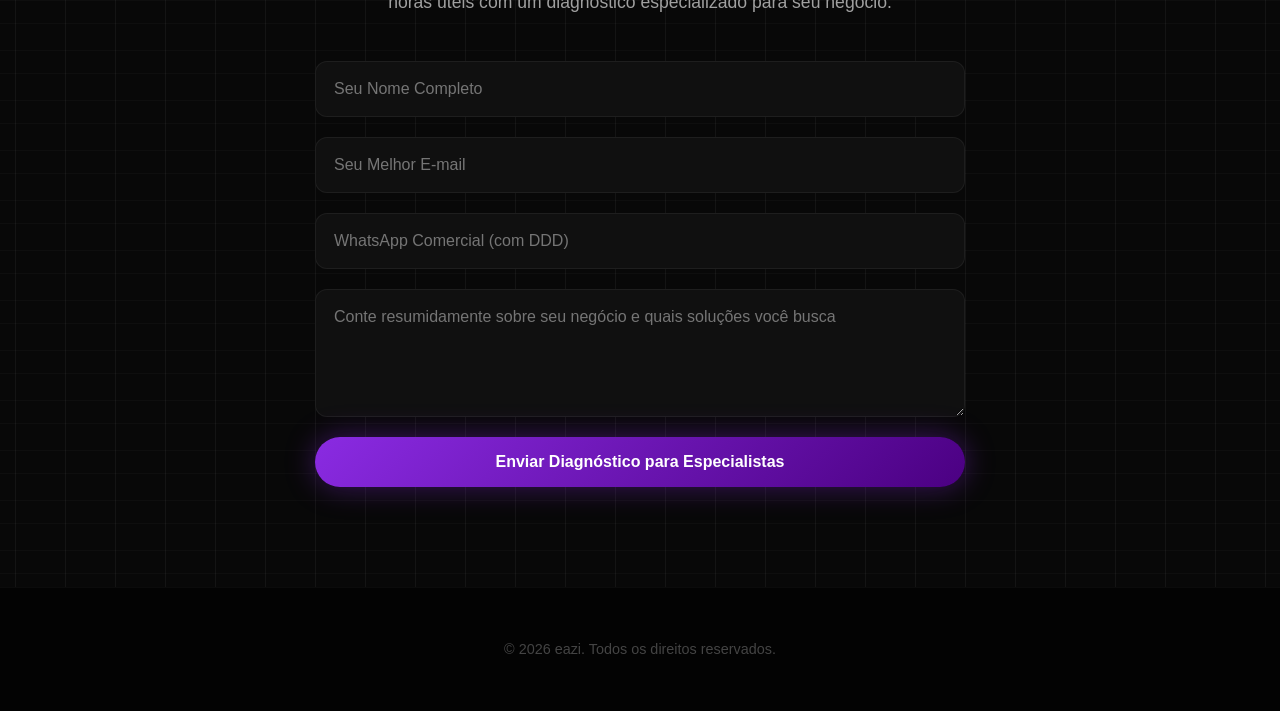
==== commit dd651feb: "Add files via upload" ====
--- a/index.html
+++ b/index.html
@@ -18,7 +18,7 @@
             <div class="u-glow-container">
                 <img src="assets/images/eazi logo 4.png" alt="eazi glow" class="z-glow-shape">
                 <h1 class="hero-title">
-                    <span class="txt-fade" id="dynamic-text">Criar</span> é nosso negócio
+                    <span class="txt-fade" id="dynamic-text">Criar</span> é o nosso negócio
                 </h1>
             </div>
             <p>Criamos ecossistemas digitais sob medida: do design da sua logo ao topo do Google, acelerando o crescimento real do seu negócio.</p>
--- a/css/style.css
+++ b/css/style.css
@@ -1063,4 +1063,74 @@
         padding: 15px; /* Inputs mais compactos e confortáveis */
         font-size: 0.95rem;
     }
+}
+
+/* Configuração do Grid das Abas */
+.tab-grid {
+    display: grid;
+    grid-template-columns: 1fr 1fr; /* Divide a tela em duas colunas iguais */
+    gap: 40px;
+    align-items: center;
+    margin-top: 30px;
+}
+
+/* Estilização da área da imagem */
+.tab-image {
+    display: flex;
+    justify-content: center;
+    align-items: center;
+}
+
+.tab-image .image-wrapper {
+    position: relative;
+    width: 100%;
+    max-width: 500px;
+    height: 350px;
+    border-radius: 16px;
+    overflow: hidden;
+    border: 1px solid rgba(255, 255, 255, 0.1);
+    box-shadow: 0 20px 40px rgba(0, 0, 0, 0.5);
+}
+
+/* Efeito sutil de brilho roxo atrás da imagem (Premium Glow) */
+.tab-image .image-wrapper::before {
+    content: '';
+    position: absolute;
+    top: 50%;
+    left: 50%;
+    transform: translate(-50%, -50%);
+    width: 80%;
+    height: 80%;
+    background: var(--purple-glow, #6366f1); /* Altere para a sua variável de roxo */
+    filter: blur(80px);
+    opacity: 0.15;
+    z-index: -1;
+}
+
+.tab-image img {
+    width: 100%;
+    height: 100%;
+    object-fit: cover; /* Faz a imagem preencher o espaço sem distorcer */
+    transition: transform 0.5s ease;
+}
+
+/* Efeito de zoom elegante ao passar o mouse */
+.tab-image .image-wrapper:hover img {
+    transform: scale(1.03);
+}
+
+/* --- RESPONSIVIDADE (MOBILE) --- */
+@media (max-width: 850px) {
+    .tab-grid {
+        grid-template-columns: 1fr; /* No celular, vira uma coluna só */
+        gap: 30px;
+    }
+    
+    .tab-image {
+        order: -1; /* Faz a imagem aparecer ANTES do texto no celular */
+    }
+    
+    .tab-image .image-wrapper {
+        height: 250px; /* Diminui a altura em telas menores */
+    }
 }
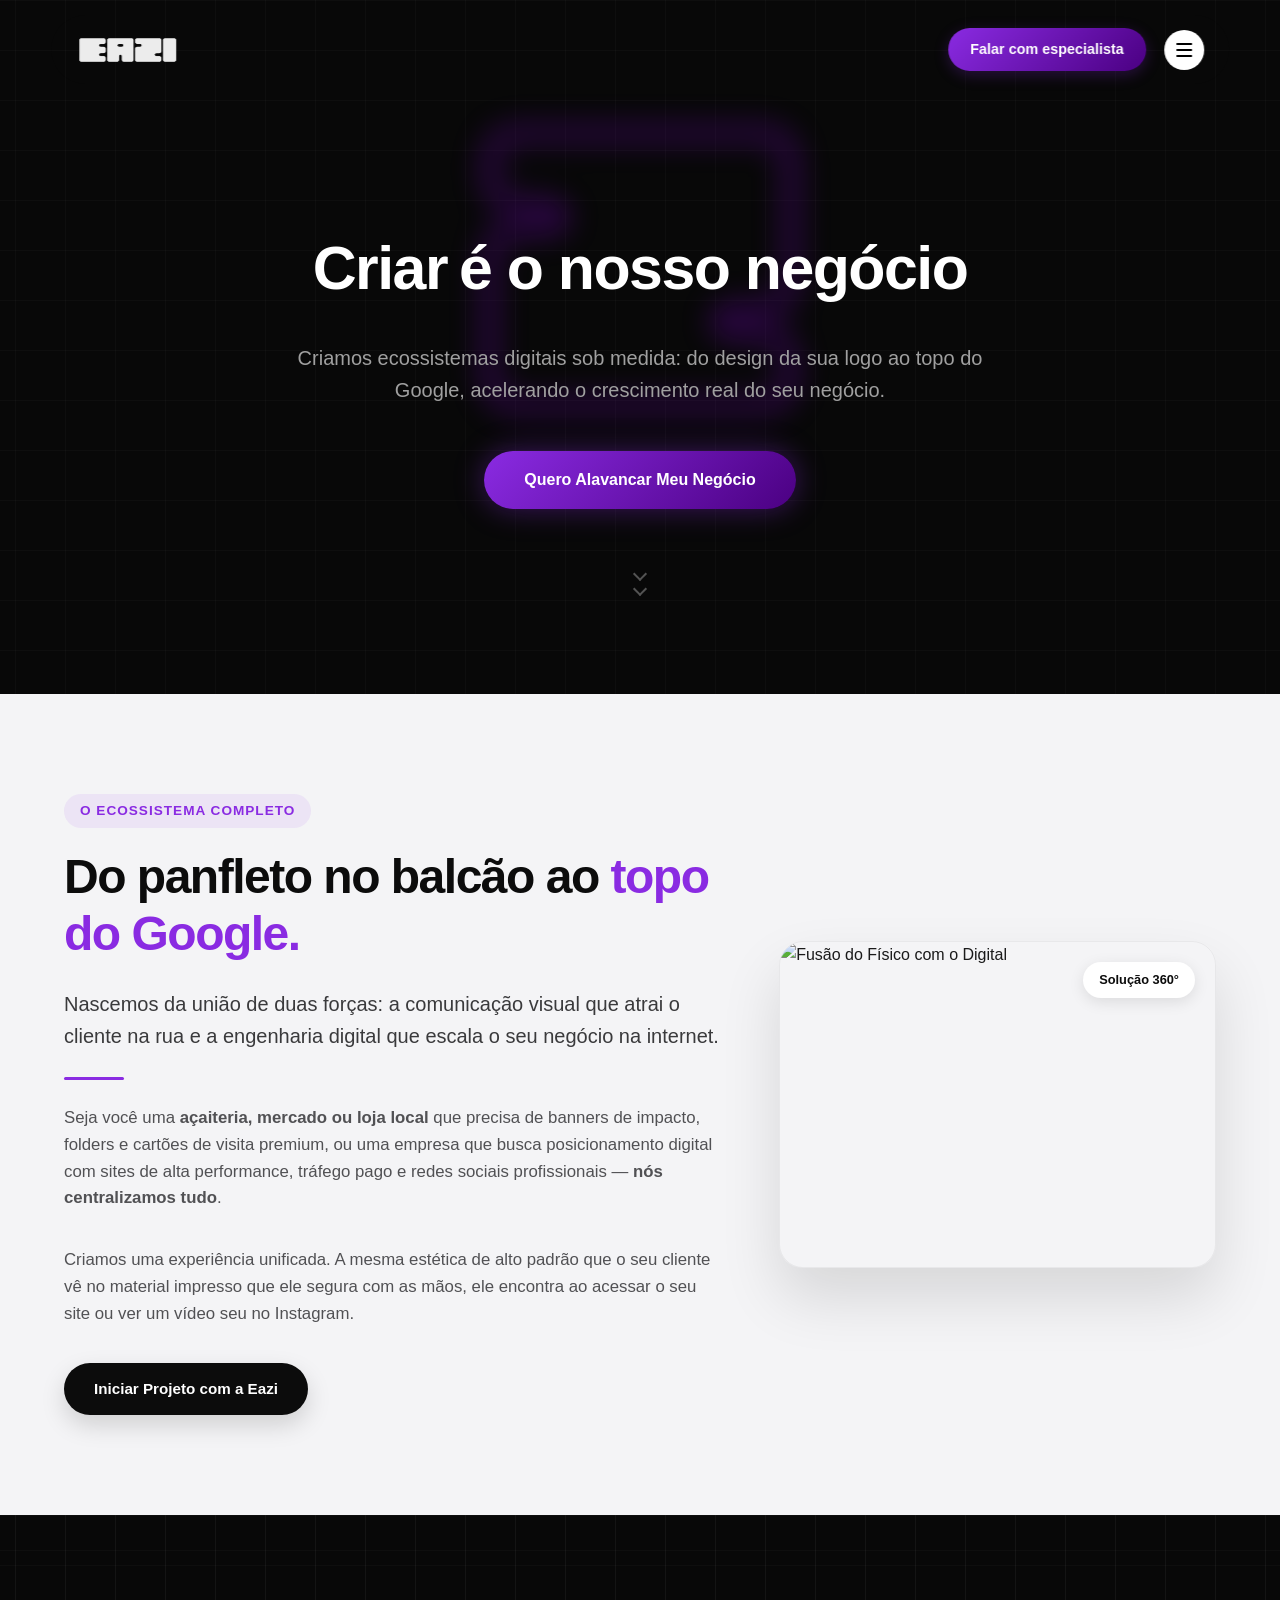
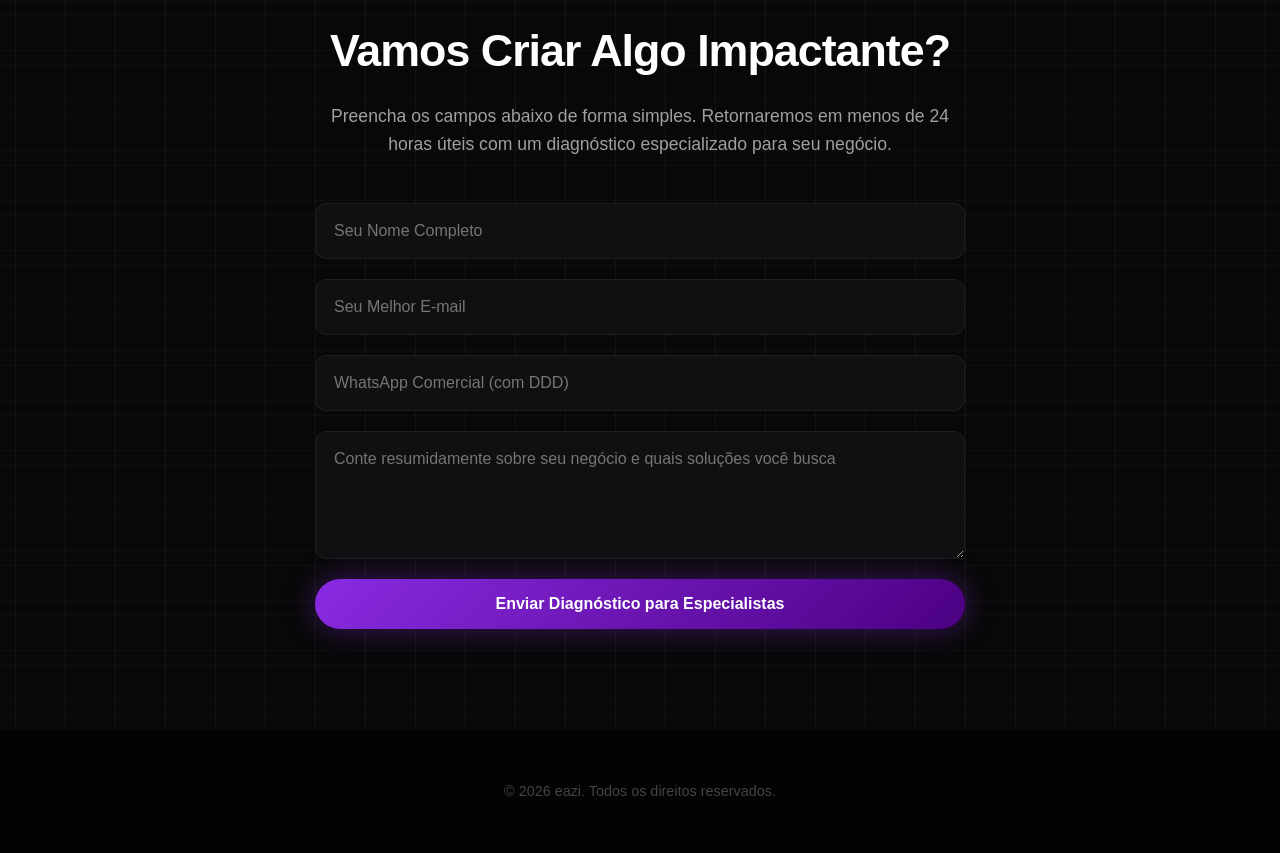
==== commit 20e46e34: "Add files via upload" ====
--- a/index.html
+++ b/index.html
@@ -31,21 +31,29 @@
         </div>
     </section>
 
+    <!-- SEÇÃO: POR QUE NOS ESCOLHER (EXPLICANDO A UNIÃO DO FÍSICO + DIGITAL) -->
     <section id="por-que-nos-escolher" class="why-choose-us">
         <div class="container why-container">
             <div class="why-content">
-                <span class="why-tag">Sua Agência Full-Service</span>
-                <h2>Por que centralizar tudo na <span>eazi?</span></h2>
-                <p class="why-lead-text">Elimine o estresse de gerenciar múltiplos fornecedores, designs desconexos e prazos estourados.</p>
+                <span class="why-tag">O Ecossistema Completo</span>
+                <h2>Do panfleto no balcão ao <span>topo do Google.</span></h2>
+                <p class="why-lead-text">
+                    Nascemos da união de duas forças: a comunicação visual que atrai o cliente na rua e a engenharia digital que escala o seu negócio na internet.
+                </p>
                 <div class="why-divider"></div>
-                <p class="why-body-text">Entregamos desde a estratégia de marca inicial até a engenharia de tráfego pago que converte visitantes em clientes. Uma única equipe alinhada com o mesmo objetivo: a expansão ágil da sua empresa.</p>
-                <a href="#contato" class="btn-why-dark">Iniciar Projeto Premium</a>
+                <p class="why-body-text">
+                    Seja você uma <strong>açaiteria, mercado ou loja local</strong> que precisa de banners de impacto, folders e cartões de visita premium, ou uma empresa que busca posicionamento digital com sites de alta performance, tráfego pago e redes sociais profissionais — <strong>nós centralizamos tudo</strong>.
+                </p>
+                <p class="why-body-text" style="margin-top: 10px;">
+                    Criamos uma experiência unificada. A mesma estética de alto padrão que o seu cliente vê no material impresso que ele segura com as mãos, ele encontra ao acessar o seu site ou ver um vídeo seu no Instagram.
+                </p>
+                <a href="#contato" class="btn-why-dark">Iniciar Projeto com a Eazi</a>
             </div>
             
             <div class="why-visual">
                 <div class="visual-card-wrapper">
-                    <img src="https://images.unsplash.com/photo-1460925895917-afdab827c52f?auto=format&fit=crop&w=600&q=80" alt="Eazi Growth">
-                    <div class="visual-badge">Engenharia Digital</div>
+                    <img src="https://images.unsplash.com/photo-1542744094-3a31f103e35f?auto=format&fit=crop&w=600&q=80" alt="Fusão do Físico com o Digital">
+                    <div class="visual-badge">Solução 360°</div>
                 </div>
             </div>
         </div>
--- a/css/style.css
+++ b/css/style.css
@@ -1065,72 +1065,70 @@
     }
 }
 
-/* Configuração do Grid das Abas */
+/* Ajuste do Bloco de Conteúdo da Aba (Abaixo, não ao lado) */
 .tab-grid {
-    display: grid;
-    grid-template-columns: 1fr 1fr; /* Divide a tela em duas colunas iguais */
-    gap: 40px;
-    align-items: center;
-    margin-top: 30px;
-}
-
-/* Estilização da área da imagem */
+    display: flex;
+    flex-direction: column; /* Força o conteúdo a ficar em lista (imagem abaixo do texto) */
+    gap: 35px;
+    align-items: flex-start;
+    margin-top: 20px;
+    width: 100%;
+}
+
+/* Garante que a área do texto ocupe todo o espaço */
+.tab-text {
+    width: 100%;
+}
+
+/* Centraliza e destaca a área da imagem abaixo do texto */
 .tab-image {
-    display: flex;
-    justify-content: center;
-    align-items: center;
-}
-
+    width: 100%;
+    display: flex;
+    justify-content: center; /* Centraliza a imagem no painel */
+    margin-top: 10px;
+}
+
+/* Moldura Premium da Imagem (Agora mais larga e imponente) */
 .tab-image .image-wrapper {
     position: relative;
     width: 100%;
-    max-width: 500px;
-    height: 350px;
+    max-width: 700px; /* Aumentamos para a imagem ficar imponente na tela */
+    height: 380px;    /* Altura ideal para preencher sem sumir com o texto do topo */
     border-radius: 16px;
     overflow: hidden;
     border: 1px solid rgba(255, 255, 255, 0.1);
-    box-shadow: 0 20px 40px rgba(0, 0, 0, 0.5);
-}
-
-/* Efeito sutil de brilho roxo atrás da imagem (Premium Glow) */
+    box-shadow: 0 20px 40px rgba(0, 0, 0, 0.6);
+}
+
+/* Brilho de fundo por trás da imagem */
 .tab-image .image-wrapper::before {
     content: '';
     position: absolute;
     top: 50%;
     left: 50%;
     transform: translate(-50%, -50%);
-    width: 80%;
-    height: 80%;
-    background: var(--purple-glow, #6366f1); /* Altere para a sua variável de roxo */
-    filter: blur(80px);
-    opacity: 0.15;
+    width: 90%;
+    height: 90%;
+    background: #6366f1; /* Cor roxa padrão, ajuste se necessário */
+    filter: blur(100px);
+    opacity: 0.12;
     z-index: -1;
 }
 
 .tab-image img {
     width: 100%;
     height: 100%;
-    object-fit: cover; /* Faz a imagem preencher o espaço sem distorcer */
-    transition: transform 0.5s ease;
-}
-
-/* Efeito de zoom elegante ao passar o mouse */
+    object-fit: cover; /* Recorta a imagem sem distorcê-la */
+    transition: transform 0.6s cubic-bezier(0.25, 1, 0.5, 1);
+}
+
 .tab-image .image-wrapper:hover img {
-    transform: scale(1.03);
-}
-
-/* --- RESPONSIVIDADE (MOBILE) --- */
-@media (max-width: 850px) {
-    .tab-grid {
-        grid-template-columns: 1fr; /* No celular, vira uma coluna só */
-        gap: 30px;
-    }
-    
-    .tab-image {
-        order: -1; /* Faz a imagem aparecer ANTES do texto no celular */
-    }
-    
+    transform: scale(1.02); /* Zoom sutil e elegante */
+}
+
+/* Ajuste rápido para telas menores / Mobile */
+@media (max-width: 768px) {
     .tab-image .image-wrapper {
-        height: 250px; /* Diminui a altura em telas menores */
+        height: 240px; /* Reduz o tamanho da imagem em telas pequenas */
     }
 }
